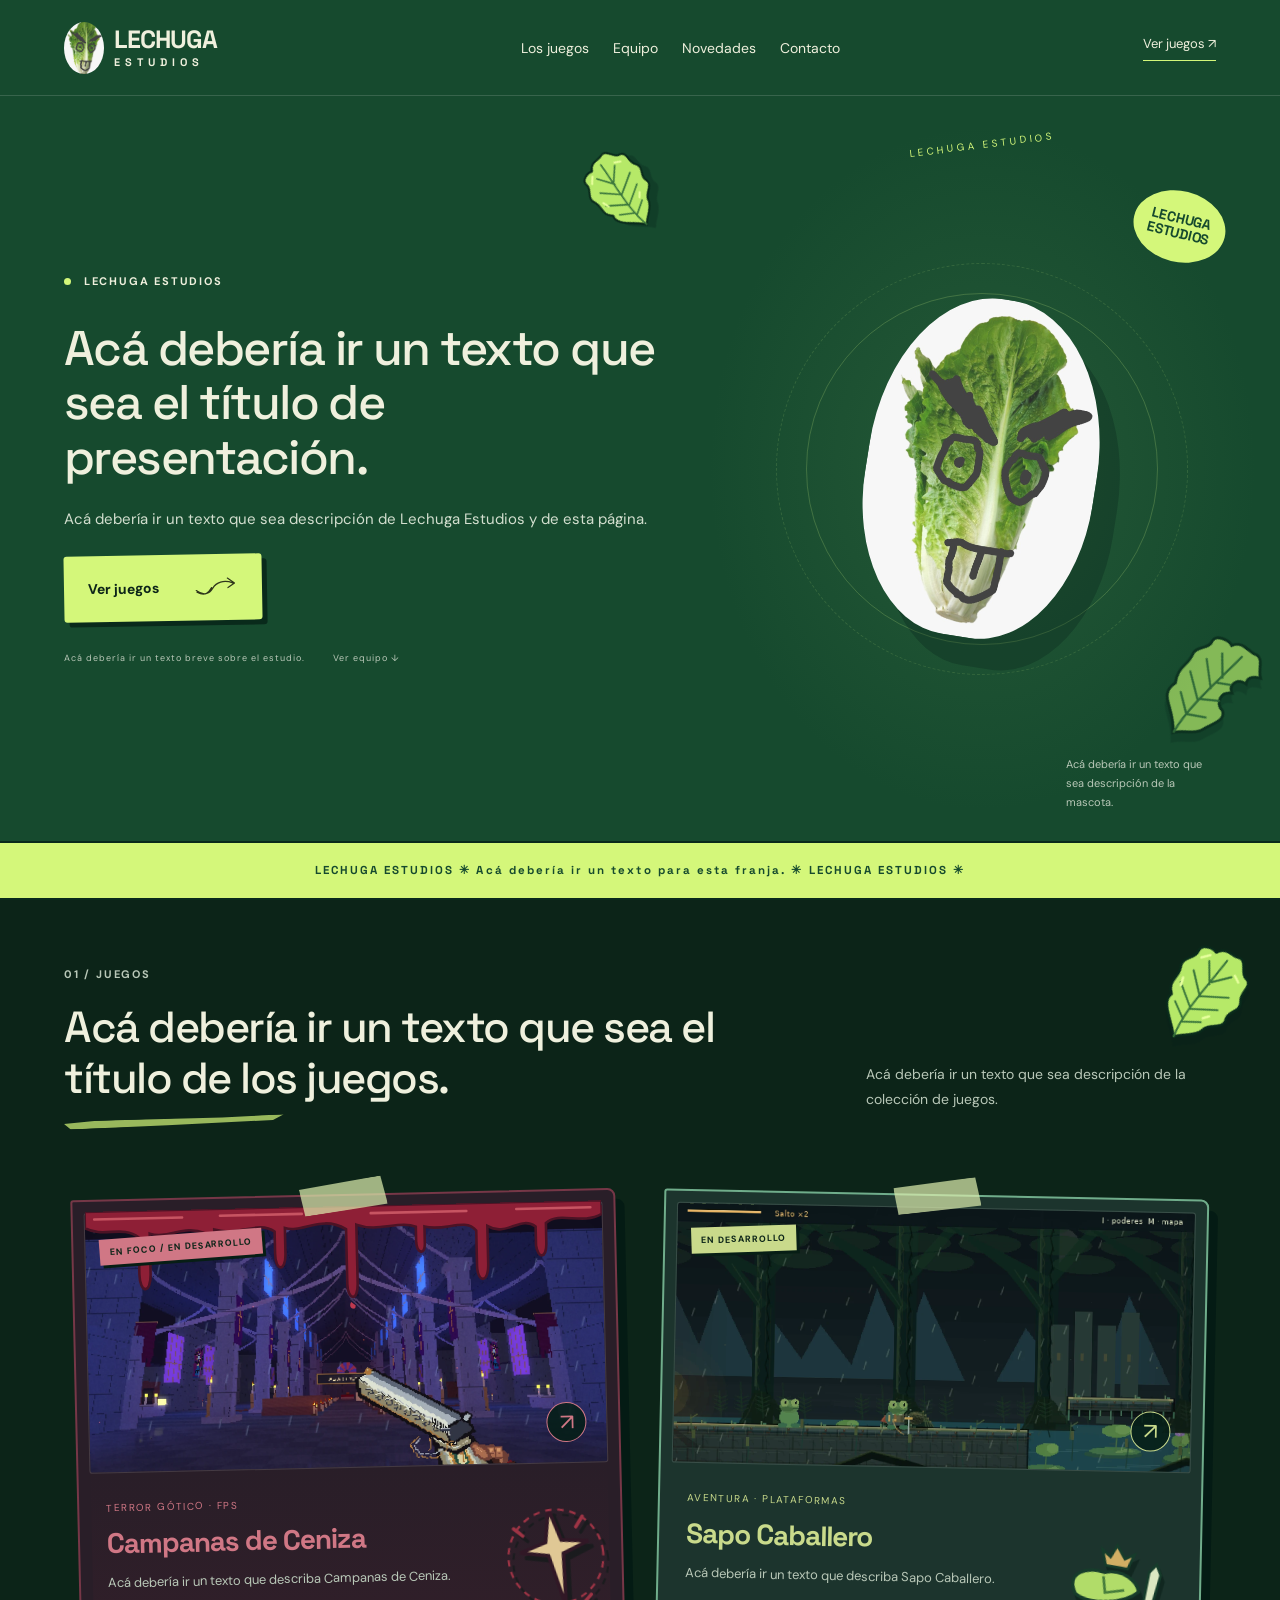
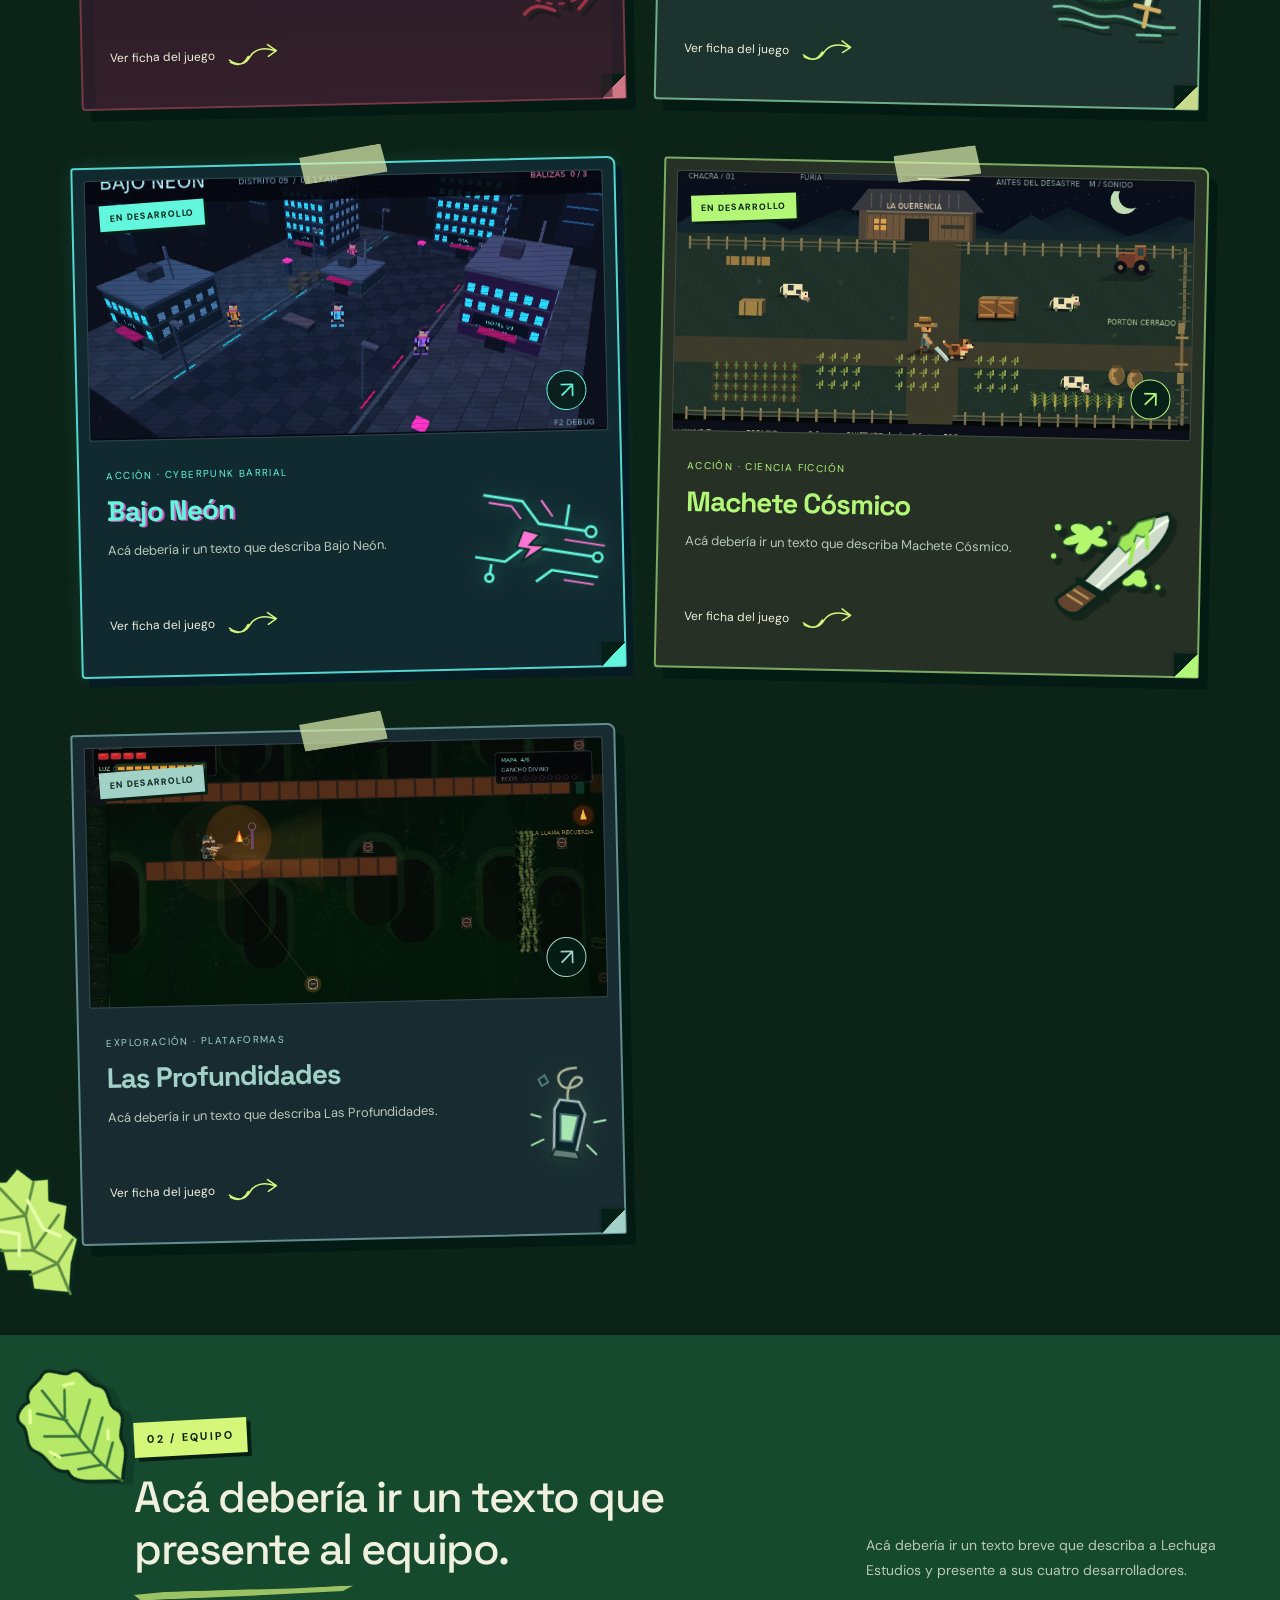
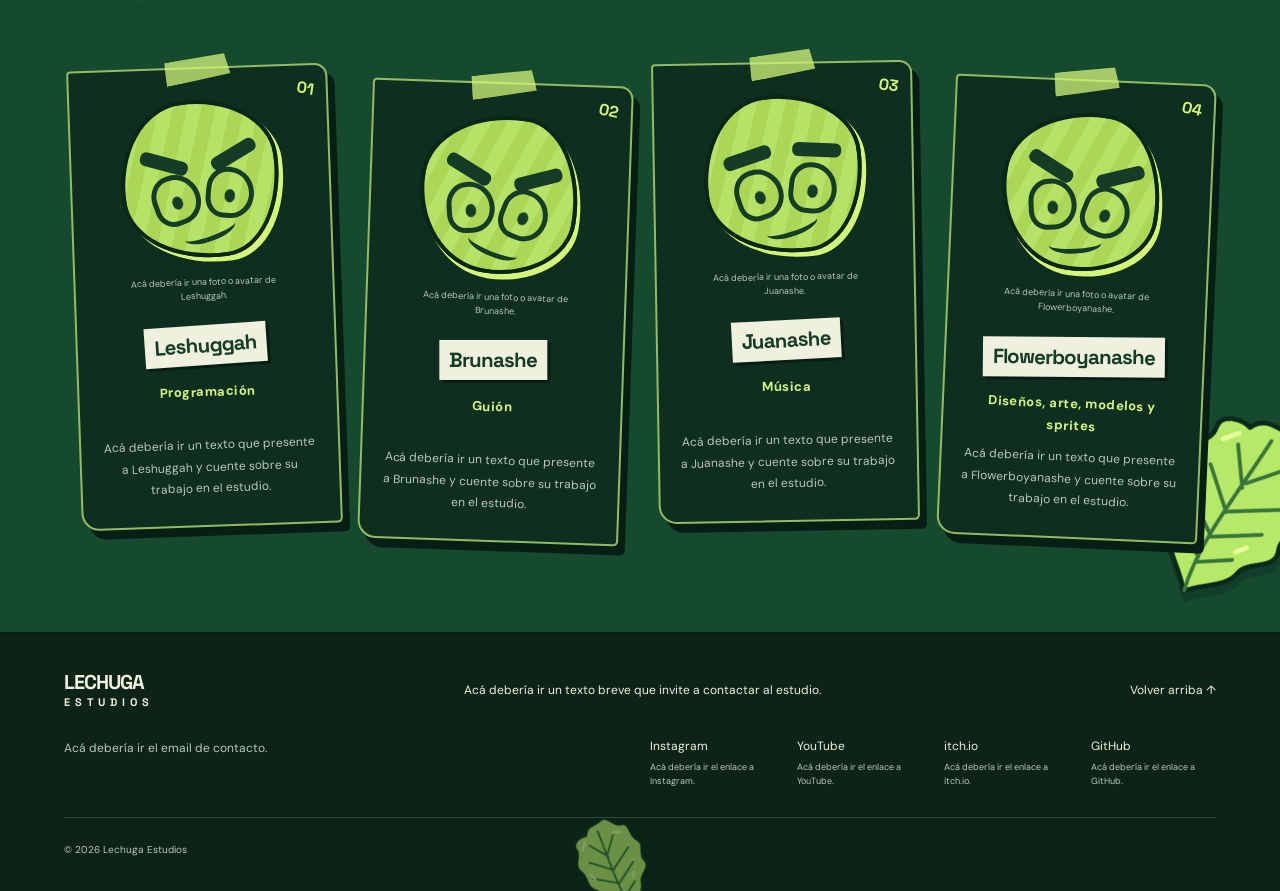
==== index.html @ 86be3266 "Initial commit" ====
<!doctype html>
<html lang="es"><head><meta charset="utf-8"><meta name="viewport" content="width=device-width,initial-scale=1"><meta name="theme-color" content="#164a2e"><meta name="description" content="Acá debería ir un texto que sea descripción de la página de Lechuga Estudios."><title>Lechuga Estudios</title><link rel="icon" href="assets/mascota.png"><link rel="stylesheet" href="style.css"><link rel="stylesheet" href="responsive.css"><link rel="stylesheet" href="rebel.css"><link rel="stylesheet" href="posters.css"></head>
<body><header><a class="brand" href="#inicio"><img src="assets/mascota.png" alt="Mascota de Lechuga Estudios"><span>LECHUGA<small>ESTUDIOS</small></span></a><nav aria-label="Navegación principal"><a href="#juegos">Los juegos</a><a href="#equipo">Equipo</a><a href="novedades.html">Novedades</a><a href="#contacto">Contacto</a></nav><a class="nav-cta" href="#juegos">Ver juegos ↗</a></header>
<main><section id="inicio" class="hero leaf-scene"><img class="lettuce-leaf leaf-hero-one" src="assets/hojita.svg" alt="" aria-hidden="true"><img class="lettuce-leaf leaf-hero-two" src="assets/hojita-mordida.svg" alt="" aria-hidden="true"><div class="hero-copy"><p class="eyebrow"><span class="dot"></span> LECHUGA ESTUDIOS</p><h1>Acá debería ir un texto que sea el título de presentación.</h1><p class="intro">Acá debería ir un texto que sea descripción de Lechuga Estudios y de esta página.</p><a class="button" href="#juegos">Ver juegos <img class="scribble-arrow" src="assets/flecha-garabato.svg" alt="" aria-hidden="true"></a><div class="hero-foot"><span>Acá debería ir un texto breve sobre el estudio.</span><a href="#equipo">Ver equipo ↓</a></div></div><div class="hero-art mascot-play"><div class="orbit-text">LECHUGA ESTUDIOS</div><img class="mascot" src="assets/mascota.png" alt="La lechuga con cara traviesa que identifica al estudio"><span class="sticker">LECHUGA<br>ESTUDIOS</span><span class="art-caption">Acá debería ir un texto que sea descripción de la mascota.</span></div></section>
<div class="ticker" aria-hidden="true"><span>LECHUGA ESTUDIOS ✳ Acá debería ir un texto para esta franja. ✳ LECHUGA ESTUDIOS ✳</span></div>
<section id="juegos" class="section leaf-scene"><img class="lettuce-leaf leaf-games-one" src="assets/hojita.svg" alt="" aria-hidden="true"><img class="lettuce-leaf leaf-games-two" src="assets/hojita-arrugada.svg" alt="" aria-hidden="true"><div class="section-heading"><div><p class="eyebrow">01 / JUEGOS</p><h2>Acá debería ir un texto que sea el título de los juegos.</h2></div><p>Acá debería ir un texto que sea descripción de la colección de juegos.</p></div><div id="game-grid" class="game-grid"></div></section>




<section id="equipo" class="section team-section leaf-scene" aria-labelledby="team-title"><img class="lettuce-leaf leaf-team-one" src="assets/hojita.svg" alt="" aria-hidden="true"><img class="lettuce-leaf leaf-team-two" src="assets/hojita.svg" alt="" aria-hidden="true">
<div class="section-heading"><div><p class="eyebrow">02 / EQUIPO</p><h2 id="team-title">Acá debería ir un texto que presente al equipo.</h2></div><p>Acá debería ir un texto breve que describa a Lechuga Estudios y presente a sus cuatro desarrolladores.</p></div>
<div class="team-grid"><article class="team-member">
  <span class="team-number" aria-hidden="true">01</span><div class="team-avatar" role="img" aria-label="Espacio para la foto o avatar de Leshuggah"><span class="avatar-doodle" aria-hidden="true"><i class="doodle-brow"></i><i class="doodle-brow second"></i><i class="doodle-mouth"></i></span></div>
  <p class="team-photo-note">Acá debería ir una foto o avatar de Leshuggah.</p>
  <h3>Leshuggah</h3>
  <p class="team-role">Programación</p>
  <p class="team-bio">Acá debería ir un texto que presente a Leshuggah y cuente sobre su trabajo en el estudio.</p>
</article>
<article class="team-member">
  <span class="team-number" aria-hidden="true">02</span><div class="team-avatar" role="img" aria-label="Espacio para la foto o avatar de Brunashe"><span class="avatar-doodle" aria-hidden="true"><i class="doodle-brow"></i><i class="doodle-brow second"></i><i class="doodle-mouth"></i></span></div>
  <p class="team-photo-note">Acá debería ir una foto o avatar de Brunashe.</p>
  <h3>Brunashe</h3>
  <p class="team-role">Guión</p>
  <p class="team-bio">Acá debería ir un texto que presente a Brunashe y cuente sobre su trabajo en el estudio.</p>
</article>
<article class="team-member">
  <span class="team-number" aria-hidden="true">03</span><div class="team-avatar" role="img" aria-label="Espacio para la foto o avatar de Juanashe"><span class="avatar-doodle" aria-hidden="true"><i class="doodle-brow"></i><i class="doodle-brow second"></i><i class="doodle-mouth"></i></span></div>
  <p class="team-photo-note">Acá debería ir una foto o avatar de Juanashe.</p>
  <h3>Juanashe</h3>
  <p class="team-role">Música</p>
  <p class="team-bio">Acá debería ir un texto que presente a Juanashe y cuente sobre su trabajo en el estudio.</p>
</article>
<article class="team-member">
  <span class="team-number" aria-hidden="true">04</span><div class="team-avatar" role="img" aria-label="Espacio para la foto o avatar de Flowerboyanashe"><span class="avatar-doodle" aria-hidden="true"><i class="doodle-brow"></i><i class="doodle-brow second"></i><i class="doodle-mouth"></i></span></div>
  <p class="team-photo-note">Acá debería ir una foto o avatar de Flowerboyanashe.</p>
  <h3>Flowerboyanashe</h3>
  <p class="team-role">Diseños, arte, modelos y sprites</p>
  <p class="team-bio">Acá debería ir un texto que presente a Flowerboyanashe y cuente sobre su trabajo en el estudio.</p>
</article></div>
</section></main>
<footer id="contacto" class="compact-footer leaf-scene"><img class="lettuce-leaf leaf-footer" src="assets/hojita.svg" alt="" aria-hidden="true"><div class="footer-top"><a class="brand" href="#inicio">LECHUGA<small>ESTUDIOS</small></a><p>Acá debería ir un texto breve que invite a contactar al estudio.</p><a href="#inicio">Volver arriba ↑</a></div><div class="footer-contact"><div id="email-slot"></div><div id="socials" class="footer-socials"></div></div><small>© <span id="year"></span> Lechuga Estudios</small></footer>
<script src="games.js"></script><script src="content.js"></script><script src="app.js"></script></body></html>
---- style.css ----
@import url('https://fonts.googleapis.com/css2?family=DM+Sans:wght@400;500;600;700&family=Space+Grotesk:wght@400;500;600;700&display=swap');
:root{--dark:#0c2418;--green:#164a2e;--lime:#d4f77a;--cream:#eff0dd;--muted:#b9c8b8}*{box-sizing:border-box}html{scroll-behavior:smooth;scroll-padding-top:95px}body{margin:0;background:var(--dark);color:var(--cream);font-family:'DM Sans',sans-serif}a{color:inherit;text-decoration:none}button{font:inherit;cursor:pointer}button,a{-webkit-tap-highlight-color:transparent}a:focus-visible,button:focus-visible{outline:3px solid var(--lime);outline-offset:5px}header{height:96px;display:flex;align-items:center;justify-content:space-between;padding:0 5%;border-bottom:1px solid #ffffff25;background:var(--green)}.brand{font-family:'Space Grotesk',sans-serif;font-size:25px;font-weight:700;line-height:1;display:flex;align-items:center;gap:10px;letter-spacing:-1px}.brand img{width:40px;height:52px;object-fit:cover;border-radius:50%}.brand small{display:block;font-size:11px;letter-spacing:5px;margin-top:5px}.brand span{display:block}nav{display:flex;gap:32px;font-size:14px}nav a:hover,.text-link:hover{color:var(--lime)}.nav-cta{font-size:13px;border-bottom:1px solid var(--lime);padding-bottom:8px}.hero{display:grid;grid-template-columns:1.15fr 1fr;min-height:660px;background:var(--green);overflow:hidden}.hero-copy{padding:70px 0 40px 9%}.eyebrow{font-size:11px;letter-spacing:1.8px;font-weight:700;margin:0 0 30px;line-height:1.7}.dot{display:inline-block;width:7px;height:7px;background:var(--lime);border-radius:50%;margin-right:8px}h1,h2,h3{font-family:'Space Grotesk',sans-serif;font-weight:500;margin:0;letter-spacing:-4px}h1{font-size:clamp(58px,6.2vw,94px);line-height:1.04}em{color:var(--lime);font-style:normal}.intro{color:#d3dfcf;line-height:1.8;font-size:17px;margin:30px 0}.button{display:inline-flex;align-items:center;gap:35px;padding:18px 24px;background:var(--lime);color:var(--dark);border:0;border-radius:3px;font-weight:700;font-size:14px}.button:hover{background:#e4ffa6}.button span{font-size:24px;line-height:1}.hero-foot{margin-top:64px;display:flex;gap:28px;font-size:9px;letter-spacing:1px;color:var(--muted)}.hero-art{position:relative;display:flex;align-items:center;justify-content:center;background:radial-gradient(ellipse at center,#43774855,transparent 65%)}.hero-art:before{content:'';position:absolute;width:470px;height:470px;border:1px solid #c8ed8138;border-radius:50%}.hero-art:after{content:'';position:absolute;width:540px;height:540px;border:1px dashed #c8ed8125;border-radius:50%;pointer-events:none}.mascot{width:290px;height:430px;object-fit:cover;border-radius:48% 48% 44% 44%;transform:rotate(9deg);box-shadow:25px 28px 0 #061c1844}.orbit-text{position:absolute;top:66px;font-size:10px;letter-spacing:3px;color:var(--lime);transform:rotate(-7deg)}.sticker{position:absolute;right:9%;top:145px;background:var(--lime);color:var(--green);font-family:'Space Grotesk',sans-serif;font-size:18px;font-weight:700;text-align:center;line-height:1.1;padding:24px 16px;border-radius:50%;transform:rotate(14deg)}.art-caption{position:absolute;right:9%;bottom:42px;font-size:11px;line-height:1.7;color:var(--muted)}.ticker{background:var(--lime);color:var(--green);padding:17px 0;overflow:hidden;white-space:nowrap;font:700 15px 'Space Grotesk',sans-serif;letter-spacing:3px}.ticker span{display:block;text-align:center}.section{padding:95px 5%}.section-heading{display:flex;justify-content:space-between;align-items:flex-end;margin-bottom:48px}.section-heading .eyebrow{color:var(--muted);margin-bottom:18px}h2{font-size:clamp(42px,4.5vw,64px);line-height:1.05;letter-spacing:-2.8px}.section-heading>p{font-size:14px;line-height:1.8;color:var(--muted);max-width:350px}.game-grid{display:grid;grid-template-columns:repeat(2,1fr);gap:50px 28px}.game-card:first-child{grid-column:1/-1;display:grid;grid-template-columns:1.55fr 1fr;background:#153c27}.game-card:first-child .game-info{padding:45px;display:flex;flex-direction:column;justify-content:center}.game-cover{position:relative;display:block;overflow:hidden;width:100%;padding:0;border:0;background:#16291d;color:white;text-align:left}.game-cover img{width:100%;aspect-ratio:16/9;object-fit:cover;display:block;transition:transform .5s}.game-cover:hover img{transform:scale(1.035)}.image-label{position:absolute;left:20px;top:20px;background:#081b15dd;padding:7px 10px;letter-spacing:1px;font-size:9px}.image-arrow{position:absolute;right:20px;bottom:20px;border:1px solid #ffffff80;border-radius:50%;width:40px;height:40px;display:grid;place-items:center;background:#0c241880;font-size:23px}.game-info{padding-top:24px}.genre{color:var(--lime);font-size:10px;letter-spacing:1.4px;text-transform:uppercase}.game-info h3{font-size:34px;letter-spacing:-1px;margin:12px 0}.game-info p{font-size:14px;line-height:1.8;color:var(--muted);max-width:500px}.open-game{background:none;color:var(--cream);padding:13px 0;border:0;border-bottom:1px solid #668168;font-size:12px;align-self:flex-start}.open-game:hover{color:var(--lime)}.gallery-section{background:#153c27}.filters{display:flex;gap:9px;flex-wrap:wrap}.filters button{border:1px solid #678569;background:none;color:var(--cream);border-radius:30px;padding:11px 18px;font-size:12px}.filters button.active{background:var(--lime);border-color:var(--lime);color:var(--dark)}.gallery-count{font-size:11px;color:var(--muted);margin:24px 0}.shots{display:grid;grid-template-columns:repeat(3,1fr);gap:24px}.shot{background:transparent;border:0;padding:0;color:var(--cream);text-align:left}.shot img{width:100%;aspect-ratio:16/9;object-fit:cover;display:block;transition:filter .2s}.shot:hover img{filter:brightness(1.15)}.shot span{display:block;font-size:13px;padding:12px 0 5px}.shot small{color:var(--muted);font-size:10px}.secondary{margin:40px auto 0;display:flex;background:transparent;color:var(--cream);border:1px solid #6b8c70}.secondary:hover{color:var(--dark)}[hidden]{display:none!important}.studio{display:grid;grid-template-columns:1.5fr 1fr;gap:70px;background:var(--cream);color:var(--green)}.studio em{color:#4b791b}.studio p:not(.eyebrow){max-width:540px;line-height:1.85;font-size:15px}.text-link{display:inline-block;border-bottom:1px solid #557b37;padding:16px 0;font-size:13px}.studio-mark{display:flex;flex-direction:column;align-items:center;justify-content:center;text-align:center}.studio-mark img{height:160px;width:110px;object-fit:cover;mix-blend-mode:multiply;transform:rotate(-10deg)}.studio-mark strong{font-family:'Space Grotesk',sans-serif;font-size:42px;line-height:.95;letter-spacing:-2px;margin:15px 0}.studio-mark span{font-size:11px;letter-spacing:1px}footer{padding:45px 5%;display:flex;align-items:center;justify-content:space-between;gap:25px;flex-wrap:wrap}footer .brand{display:block;font-size:20px}footer p,footer>a:not(.brand){font-size:12px}footer>small{width:100%;font-size:10px;color:var(--muted);border-top:1px solid #ffffff25;padding-top:25px}dialog{width:min(1200px,95vw);max-height:94vh;border:1px solid #728d60;padding:24px;background:var(--dark);color:var(--cream)}dialog::backdrop{background:#021008ee;backdrop-filter:blur(10px)}.viewer-top,.viewer-bottom{display:flex;justify-content:space-between;align-items:center;gap:15px}.viewer-top p{font-size:10px;color:var(--lime);text-transform:uppercase;letter-spacing:1px;margin:0 0 6px}.viewer-top h3{font-size:24px;letter-spacing:-.5px}.viewer-top button,.viewer-image button{border:1px solid #62805c;background:var(--dark);color:var(--cream);width:40px;height:40px;flex-shrink:0;font-size:20px}.viewer-image{display:flex;align-items:center;gap:16px;margin:25px 0}.viewer-image img{width:calc(100% - 112px);max-height:68vh;object-fit:contain}.viewer-bottom{font-size:11px;color:var(--muted)}body.modal-open{overflow:hidden}@media(min-width:1600px){main,header,footer{max-width:1800px;margin:auto}}@media(max-width:800px){header{height:80px}.nav-cta{display:none}nav{gap:16px;font-size:12px}.brand{font-size:20px}.brand img{width:30px;height:40px}.hero{grid-template-columns:1fr}.hero-copy{padding:50px 6% 20px}h1{font-size:64px}.hero-foot{margin-top:35px}.hero-art{height:420px}.mascot{height:310px;width:210px}.hero-art:before{width:340px;height:340px}.hero-art:after{width:390px;height:390px}.orbit-text{top:25px;font-size:8px}.sticker{top:60px;right:16%;font-size:14px;padding:20px 14px}.art-caption{bottom:20px}.section{padding:60px 6%}.section-heading{display:block;margin-bottom:30px}.section-heading>p{margin-top:25px}.game-card:first-child{display:block}.game-card:first-child .game-info{padding:25px}.game-grid{gap:35px 20px}.game-info h3{font-size:26px}.shots{grid-template-columns:repeat(2,1fr);gap:20px 12px}.studio{grid-template-columns:1fr;gap:40px}.viewer-image{gap:5px}.viewer-image img{width:calc(100% - 80px)}.viewer-image button{width:35px}.viewer-bottom span:last-child{display:none}}@media(max-width:480px){h1{font-size:54px;letter-spacing:-3px}.hero-foot{font-size:8px;gap:14px}.hero-copy .eyebrow{font-size:9px}.game-grid{grid-template-columns:1fr}.shots{grid-template-columns:1fr}.filters button{padding:9px 12px;font-size:11px}nav{gap:12px}.brand small{font-size:9px;letter-spacing:3px}.intro{font-size:15px}dialog{padding:14px}.studio-mark strong{font-size:36px}}@media(prefers-reduced-motion:reduce){html{scroll-behavior:auto}*{transition:none!important}}
/* Fichas de juegos y nuevas secciones */
.section-heading>div{max-width:65%}.section-heading h2{font-size:clamp(32px,3.4vw,50px);line-height:1.16}.hero h1{font-size:clamp(40px,4.6vw,68px);max-width:740px}.hero-foot{max-width:90%;line-height:1.6}.art-caption{max-width:170px}.studio h2{font-size:clamp(32px,3.5vw,48px);line-height:1.18}header nav{gap:22px}.video-grid{display:grid;grid-template-columns:repeat(3,minmax(0,1fr));gap:32px 24px}.video-placeholder{aspect-ratio:16/9;display:flex;flex-direction:column;justify-content:center;align-items:center;gap:16px;padding:25px;text-align:center;background-size:cover;background-position:center;border:1px solid #73956a50;color:var(--muted);font-size:12px}.play-mark{font-size:42px;border:1px solid #9fc38480;border-radius:50%;width:70px;height:70px;display:grid;place-items:center;color:var(--lime);padding-left:5px}.video-card h3{font-size:23px;letter-spacing:-.7px;margin-top:18px}.video-card>p{color:var(--muted);font-size:13px;line-height:1.8}.news-section{background:#153c27}.news-grid{display:grid;grid-template-columns:repeat(3,minmax(0,1fr));gap:24px}.news-card{border:1px solid #68826555}.news-card>img{width:100%;aspect-ratio:16/9;object-fit:cover;display:block}.news-card>div{padding:25px}.news-card h3{font-size:24px;letter-spacing:-.7px;line-height:1.3;margin:14px 0}.news-card p{font-size:13px;line-height:1.8;color:var(--muted)}details{border-top:1px solid #67856966;padding-top:16px;font-size:12px}summary{cursor:pointer;color:var(--lime)}.process-grid{display:grid;grid-template-columns:repeat(3,minmax(0,1fr));gap:24px}.process-card{background:#153c27;border:1px solid #73956a50;color:var(--cream);padding:0;text-align:left}.process-card img{width:100%;height:240px;object-fit:contain;background:#0b2018;display:block}.process-card span{display:block;margin:18px 20px 10px;font-size:13px;line-height:1.7}.process-card small{display:block;margin:0 20px 20px;color:var(--lime);font-size:10px}.sketch-placeholder{margin-top:28px;border:1px dashed #78996b;padding:25px;display:flex;align-items:center;gap:25px;color:var(--muted);font-size:13px}.sketch-placeholder>span{font-size:40px;color:var(--lime)}.contact-section{background:var(--green)}.contact-layout{display:grid;grid-template-columns:1fr 1fr;gap:60px}.contact-card{padding:30px;border:1px solid #77996b}.contact-card p{line-height:1.8;font-size:15px}.pending{font-size:12px;color:var(--muted);display:block;line-height:1.8}.social-row{display:flex;align-items:center;justify-content:space-between;gap:25px;padding:22px 0;border-bottom:1px solid #89a78066}.social-row>span{font-family:'Space Grotesk',sans-serif;font-size:22px}.social-row small{color:var(--muted);font-size:11px;max-width:220px;line-height:1.6}.game-hero{background:var(--green);padding-top:40px}.back-link{display:inline-block;margin-bottom:50px;color:var(--muted);font-size:13px}.game-hero h1{font-size:clamp(42px,7vw,90px)}.game-hero .intro{max-width:680px}.detail-cover{width:100%;max-height:650px;object-fit:cover;display:block;margin-top:45px;aspect-ratio:16/9}.game-about{display:grid;grid-template-columns:1.5fr 1fr;gap:70px}.game-about h2{font-size:clamp(32px,4vw,52px);line-height:1.15}.game-about p{color:var(--muted);font-size:15px;line-height:1.9}.status-panel{padding:30px;border:1px solid #68826566;align-self:start}.big-video{max-width:1000px;margin:auto;font-size:15px}.game-video{display:block;width:100%;max-width:1000px;margin:auto}.demo-section{display:grid;grid-template-columns:1.5fr 1fr;gap:50px;background:#153c27}.demo-section h2{font-size:clamp(32px,4vw,52px);line-height:1.15}.demo-section p{font-size:14px;line-height:1.8;color:var(--muted)}.demo-panel{border:1px solid #68826566;padding:30px;align-self:center}.button:disabled{background:#466142;color:#bccbb5;cursor:default}.other-games{display:grid;grid-template-columns:repeat(4,minmax(0,1fr));gap:22px}.other-card img{width:100%;aspect-ratio:16/9;object-fit:cover;display:block}.other-card h3{font-size:21px;letter-spacing:-.6px;margin:16px 0 8px}.other-card span{font-size:10px;color:var(--muted)}@media(max-width:1000px){header nav{gap:14px;font-size:12px}.nav-cta{display:none}.video-grid{grid-template-columns:repeat(2,minmax(0,1fr))}.news-grid{grid-template-columns:1fr}.news-card{display:grid;grid-template-columns:1fr 1fr}.news-card>img{height:100%}.other-games{grid-template-columns:repeat(2,minmax(0,1fr))}}@media(max-width:800px){.section-heading>div{max-width:100%}.hero h1{font-size:48px;letter-spacing:-2px}.game-about,.demo-section,.contact-layout{grid-template-columns:1fr;gap:35px}.process-grid{grid-template-columns:1fr}.process-card img{height:280px}.process-card span{font-size:14px}.game-hero h1{letter-spacing:-2px}.section-heading h2{font-size:38px}.contact-layout{gap:25px}header{height:auto;min-height:80px;flex-wrap:wrap;padding-top:15px;padding-bottom:15px;gap:18px}header nav{flex-wrap:wrap;justify-content:center}.news-card{display:block}.news-card>img{height:auto}.hero-art{height:440px}.art-caption{max-width:140px}}@media(max-width:480px){header nav{width:100%;justify-content:space-between;font-size:11px;gap:8px}.video-grid{grid-template-columns:1fr}.section-heading h2{font-size:32px}.hero h1{font-size:40px}.other-games{grid-template-columns:1fr}.social-row{gap:15px}.social-row>span{font-size:19px}.social-row small{max-width:150px}.game-hero{padding-top:30px}.game-hero h1{font-size:46px}.hero-foot{flex-wrap:wrap}.contact-card,.demo-panel{padding:23px}}

/* Equipo: retratos circulares, nombre y rol, como en Cacique Pelayo. */
.team-section{background:#153c27}
.team-grid{display:grid;grid-template-columns:repeat(4,minmax(0,1fr));gap:30px}
.team-member{text-align:center;padding:12px 0}
.team-avatar{width:180px;height:180px;margin:0 auto 16px;border-radius:50%;border:4px solid var(--lime);box-shadow:0 16px 34px #06150e55;background:radial-gradient(circle at 50% 36%,#cfe1bb 0 18%,transparent 18.6%),radial-gradient(ellipse at 50% 102%,#cfe1bb 0 36%,transparent 36.6%),linear-gradient(135deg,#226c42,#103b29);overflow:hidden}
.team-avatar img{display:block;width:100%;height:100%;object-fit:cover}
.team-photo-note{font-size:10px;line-height:1.6;color:var(--muted);max-width:210px;min-height:32px;margin:0 auto 20px}
.team-member h3{font-size:clamp(20px,2vw,27px);letter-spacing:-.8px;overflow-wrap:anywhere}
.team-role{font-size:13px;line-height:1.7;color:var(--lime);margin:12px 0;min-height:44px}
.team-bio{font-size:12px;line-height:1.8;color:var(--muted);max-width:245px;margin:0 auto}
@media(max-width:1100px){header nav{gap:14px;font-size:12px}.nav-cta{display:none}.team-grid{gap:24px}.team-avatar{width:155px;height:155px}}
@media(max-width:800px){.team-grid{grid-template-columns:repeat(2,minmax(0,1fr));gap:40px 24px}.team-avatar{width:180px;height:180px}.team-member h3{font-size:25px}header nav{flex-wrap:wrap;row-gap:12px}}
@media(max-width:480px){.team-grid{grid-template-columns:1fr;gap:40px}.team-avatar{width:190px;height:190px}.team-role{min-height:0}.team-photo-note{min-height:0}.team-bio{max-width:280px}header nav{justify-content:center;column-gap:17px;row-gap:12px}}

/* Portada compacta; contenido de cada juego dentro de su ficha. */
.hero{min-height:470px}.hero-copy{padding-top:45px;padding-bottom:30px}.hero h1{font-size:clamp(36px,3.8vw,56px)}.hero .intro{margin:22px 0;font-size:15px}.hero-foot{margin-top:30px}.hero-art .mascot{width:220px;height:325px}.hero-art:before{width:350px;height:350px}.hero-art:after{width:410px;height:410px}.hero-art .orbit-text{top:42px}.hero-art .sticker{top:95px;font-size:14px;padding:20px 15px}.hero-art .art-caption{bottom:30px}.section{padding-top:65px;padding-bottom:65px}.game-grid{gap:35px 24px}.game-card:first-child{grid-column:auto;display:block;background:transparent}.game-card:first-child .game-info{padding:20px 0 0;display:block}.game-info h3{font-size:28px}.game-info p{font-size:13px;margin:12px 0}.game-cover img{aspect-ratio:2/1}.game-card:last-child{max-width:100%}.compact-footer{display:block;padding:35px 5%}.footer-top{display:flex;justify-content:space-between;align-items:center;gap:25px}.footer-top p,.footer-top>a:last-child{font-size:12px}.footer-contact{display:flex;justify-content:space-between;gap:30px;margin:28px 0}.footer-socials{display:flex;gap:22px;flex-wrap:wrap}.footer-social{font-size:12px}.footer-social span{display:block;color:var(--cream);margin-bottom:6px}.footer-social small{color:var(--muted);font-size:9px;display:block;max-width:125px;line-height:1.6}.compact-footer>small{display:block}.news-section h1{font-size:clamp(36px,4vw,56px);line-height:1.15;letter-spacing:-2px}@media(max-width:800px){.hero-art{height:330px}.hero-art .mascot{width:175px;height:260px}.hero-art:before{width:270px;height:270px}.hero-art:after{width:310px;height:310px}.hero-art .orbit-text{top:10px;font-size:7px}.hero-art .sticker{top:45px}.hero-art .art-caption{bottom:15px}.section{padding-top:45px;padding-bottom:45px}.footer-top,.footer-contact{flex-wrap:wrap}.footer-socials{gap:20px}.hero-copy{padding-top:35px}}@media(max-width:480px){.hero h1{font-size:36px}.hero-foot{margin-top:22px}.game-grid{gap:30px}.footer-top{align-items:flex-start}.footer-top p{max-width:180px}.footer-contact{gap:25px}.footer-socials{display:grid;grid-template-columns:repeat(2,1fr);width:100%}}
---- responsive.css ----
/* Full-width surfaces with fluid content spacing on every page. */
:root{--page-space:clamp(16px,5vw,100px)}
html,body{width:100%;min-width:0}
body{overflow-wrap:break-word}
main,header,footer{width:100%;max-width:none;margin:0}
main{display:block}
header{padding-inline:var(--page-space);gap:24px;height:auto;min-height:96px;padding-block:20px;flex-wrap:wrap}
header nav{flex-wrap:wrap;justify-content:center;gap:14px 24px;min-width:0}
header .brand{flex-shrink:0}
header nav a{min-height:36px;display:inline-flex;align-items:center}
.section,footer,.compact-footer{padding-inline:var(--page-space)}
.hero{width:100%;grid-template-columns:minmax(0,1.15fr) minmax(0,1fr)}
.hero-copy{padding-left:var(--page-space);padding-right:24px;min-width:0}
.hero h1{font-size:clamp(32px,3.8vw,64px);line-height:1.12;letter-spacing:clamp(-2.5px,-.12vw,-1px)}
.hero-art{min-width:0;min-height:440px}
.hero-art .art-caption{right:var(--page-space);max-width:150px}
.hero-foot{flex-wrap:wrap;max-width:100%;gap:16px 28px}
.ticker{white-space:normal;padding-inline:16px;line-height:1.8;font-size:clamp(10px,.9vw,15px);letter-spacing:clamp(1px,.16vw,3px)}
.ticker span{overflow-wrap:anywhere}
.section-heading{gap:24px}
.section-heading>div{min-width:0;max-width:65%}
.section-heading h2,.studio h2,.game-about h2,.demo-section h2{font-size:clamp(28px,3.4vw,50px);line-height:1.18;letter-spacing:-1.5px}
.section-heading>p{min-width:0}
.game-grid{grid-template-columns:repeat(2,minmax(0,1fr))}
.game-card,.game-info,.team-member,.status-panel,.demo-panel,.news-card,.news-card>div,.other-card{min-width:0}
.team-grid{grid-template-columns:repeat(4,minmax(0,1fr))}
.team-avatar{max-width:100%;aspect-ratio:1;height:auto}
.shots{grid-template-columns:repeat(3,minmax(0,1fr))}
.footer-top,.footer-contact{min-width:0;flex-wrap:wrap}
.footer-socials{min-width:0;flex-wrap:wrap}
.footer-social{min-width:0}
.footer-social small{overflow-wrap:anywhere}
.button{max-width:100%;min-height:44px;white-space:normal;text-align:center;justify-content:center}
.game-hero h1{font-size:clamp(34px,6vw,90px);line-height:1.12;letter-spacing:-2px;overflow-wrap:anywhere}
.game-about,.demo-section{grid-template-columns:minmax(0,1.5fr) minmax(0,1fr)}
.detail-cover{height:auto}
.news-section h1{font-size:clamp(30px,4vw,56px);line-height:1.2;letter-spacing:-1.5px}
.news-grid{grid-template-columns:repeat(3,minmax(0,1fr))}
.news-card{display:block}
.news-card>img{height:auto}
.other-games{grid-template-columns:repeat(4,minmax(0,1fr))}
.sketch-placeholder{min-width:0}
.sketch-placeholder>span{flex-shrink:0}
dialog{width:calc(100% - 24px);max-width:1200px;max-height:calc(100dvh - 24px);padding:clamp(12px,2vw,24px);overflow:auto}
.viewer-top{align-items:flex-start}
.viewer-top>div{min-width:0}
.viewer-top h3{font-size:clamp(18px,2vw,24px);overflow-wrap:anywhere}
.viewer-top button,.viewer-image button{min-width:44px;min-height:44px}
.viewer-image{display:grid;grid-template-columns:44px minmax(0,1fr) 44px;gap:10px}
.viewer-image img{width:100%;max-height:65dvh;min-width:0}
.viewer-bottom{flex-wrap:wrap;line-height:1.6}
@media(min-width:2200px){.game-grid{grid-template-columns:repeat(3,minmax(0,1fr))}.hero-copy{padding-block:65px}.hero-art{min-height:530px}}
@media(max-width:1100px){header .nav-cta{display:none}.team-grid{grid-template-columns:repeat(2,minmax(0,1fr))}.team-avatar{width:180px}.news-grid{grid-template-columns:1fr}.news-card{display:grid;grid-template-columns:minmax(0,1fr) minmax(0,1fr)}.news-card>img{height:100%;object-fit:cover}.other-games{grid-template-columns:repeat(2,minmax(0,1fr))}.hero-art .sticker{right:6%}.hero-art .art-caption{right:6%;bottom:12px}}
@media(max-width:800px){header{min-height:80px;justify-content:space-between}.hero{grid-template-columns:minmax(0,1fr)}.hero-copy{padding:35px var(--page-space) 20px}.hero-art{height:330px;min-height:330px}.hero-art .art-caption{right:var(--page-space);bottom:12px;max-width:125px;font-size:10px}.hero h1{font-size:clamp(32px,6vw,48px)}.hero-art .orbit-text{top:14px}.section-heading{display:block}.section-heading>div{max-width:100%}.game-about,.demo-section{grid-template-columns:minmax(0,1fr);gap:30px}.shots{grid-template-columns:repeat(2,minmax(0,1fr))}.footer-contact{display:block}.footer-socials{display:flex;gap:22px;margin-top:24px}.footer-top{align-items:flex-start}.footer-top p{max-width:300px}.process-grid{grid-template-columns:minmax(0,1fr)}.game-hero h1{font-size:clamp(34px,7vw,56px)}}
@media(max-width:600px){header{justify-content:center;gap:12px;padding-block:16px}header nav{width:100%;gap:6px 18px;font-size:12px}.game-grid{grid-template-columns:minmax(0,1fr)}.team-grid{gap:32px 18px}.team-avatar{width:140px}.team-member h3{font-size:21px}.news-card{display:block}.news-card>img{height:auto}.other-games{grid-template-columns:minmax(0,1fr)}.footer-socials{display:grid;grid-template-columns:repeat(2,minmax(0,1fr));gap:22px}.footer-social small{max-width:none}.viewer-image{grid-template-columns:1fr 1fr;gap:12px}.viewer-image img{grid-column:1/-1;grid-row:1;width:100%;max-height:60dvh}.viewer-image button{grid-row:2;justify-self:start}.viewer-image button:last-child{justify-self:end}.viewer-bottom span:last-child{display:none}.button{padding:15px 20px;gap:20px}.hero-art .sticker{right:10%;top:38px}.hero-art .art-caption{position:static;align-self:flex-end;max-width:200px;text-align:center;padding:0 12px 10px}.hero-art{display:grid;grid-template-columns:1fr;justify-items:center}.hero-art .mascot{grid-row:1;align-self:center}.hero-art .art-caption{grid-row:2}.hero-art:before,.hero-art:after{top:10px}.hero-foot{font-size:9px}.ticker{padding-block:12px}}
@media(max-width:380px){.team-grid{grid-template-columns:minmax(0,1fr)}.team-avatar{width:180px}.team-member h3{font-size:25px}.shots{grid-template-columns:minmax(0,1fr)}.hero-art .sticker{right:4%;font-size:11px;padding:14px 10px}.hero-art:after{width:280px;height:280px}.hero-art:before{width:245px;height:245px}.hero .intro{font-size:14px}.section-heading h2{font-size:28px}.hero h1{font-size:32px}.footer-top p{max-width:100%}}
@media(max-height:500px) and (orientation:landscape){dialog{max-height:calc(100dvh - 12px)}.viewer-image{margin-block:10px}.viewer-image img{max-height:48dvh}}

/* Header, hero and green strip fill the first screen together. */
.hero{min-height:calc(100vh - var(--home-header-height,96px) - var(--home-strip-height,60px));min-height:calc(100svh - var(--home-header-height,96px) - var(--home-strip-height,60px))}
.hero-copy{display:flex;flex-direction:column;justify-content:center;align-items:flex-start;padding-block:40px}
.hero-art{height:auto;min-height:0}
.hero-art .mascot{width:clamp(220px,18vw,340px);height:auto;aspect-ratio:220/325}
.hero-art:before{width:clamp(350px,25vw,480px);height:auto;aspect-ratio:1}
.hero-art:after{width:clamp(410px,29vw,560px);height:auto;aspect-ratio:1}
@media(max-width:800px){.hero{grid-template-rows:auto minmax(330px,1fr)}.hero-copy{padding-block:30px 20px}.hero-art{height:auto;min-height:330px}.hero-art .mascot{width:175px;height:260px}.hero-art:before{width:270px;height:270px}.hero-art:after{width:310px;height:310px}}
@media(max-width:380px){.hero-art:after{width:280px;height:280px}.hero-art:before{width:245px;height:245px}}
---- rebel.css ----
/* A scrappy lettuce identity: torn paper, marker faces and leafy margins. */
.leaf-scene{position:relative;isolation:isolate;overflow:hidden;overflow:clip}
.leaf-scene>*:not(.lettuce-leaf){position:relative;z-index:1}
.lettuce-leaf{position:absolute;z-index:0;width:clamp(50px,7vw,120px);height:auto;pointer-events:none;user-select:none;filter:drop-shadow(5px 7px 0 #041b1640)}
.leaf-hero-one{left:46%;top:7%;width:65px;transform:rotate(-38deg)}
.leaf-hero-two{right:2%;bottom:12%;transform:rotate(42deg);opacity:.75}
.leaf-games-one{right:3%;top:40px;transform:rotate(35deg);width:80px}
.leaf-games-two{left:-22px;bottom:20px;transform:rotate(-35deg);width:110px}
.leaf-team-one{left:2%;top:26px;transform:rotate(-42deg);width:105px}
.leaf-team-two{right:-25px;bottom:20px;transform:rotate(30deg);width:150px}
.leaf-footer{left:45%;bottom:-28px;transform:rotate(-25deg);width:75px;opacity:.55}
.team-section{background:#164a2e;padding-top:85px;padding-bottom:95px;border-top:3px solid #071e15;border-bottom:3px solid #071e15}
.team-section .section-heading{padding-left:70px}
.team-section .eyebrow{display:inline-block;padding:8px 13px;background:var(--lime);color:var(--dark);transform:rotate(-3deg);box-shadow:4px 4px 0 #071e15;letter-spacing:2px}
.team-grid{gap:30px;padding:22px 10px 10px}
.team-member{--tilt:-2deg;position:relative;padding:30px 18px 25px;background:#0e2e20;border:2px solid #92bc62;box-shadow:7px 9px 0 #071e15;transform:rotate(var(--tilt));border-radius:4px 13px 5px 18px}
.team-member:nth-child(2){--tilt:2deg;top:15px}
.team-member:nth-child(3){--tilt:-1deg;top:-5px}
.team-member:nth-child(4){--tilt:2.5deg;top:12px}
.team-member:before{content:'';position:absolute;top:-12px;left:calc(50% - 32px);width:65px;height:24px;background:#d4f77abd;transform:rotate(-9deg);clip-path:polygon(3% 0,96% 7%,100% 93%,0 100%);z-index:2}
.team-number{position:absolute;right:12px;top:12px;font:700 16px 'Space Grotesk',sans-serif;color:var(--lime);transform:rotate(10deg)}
.team-avatar{position:relative;width:160px;max-width:100%;height:auto;aspect-ratio:1;margin:0 auto 16px;border:4px solid #082719;border-radius:44% 56% 39% 61% / 58% 41% 59% 42%;background:repeating-linear-gradient(110deg,#acd756 0 14px,#b7e268 14px 28px);box-shadow:4px 5px 0 var(--lime);transform:rotate(-6deg);overflow:hidden}
.team-member:nth-child(even) .team-avatar{transform:rotate(7deg);border-radius:60% 40% 52% 48% / 44% 61% 39% 56%}
.avatar-doodle{position:absolute;inset:0}
.avatar-doodle:before,.avatar-doodle:after{content:'';position:absolute;top:45%;width:25%;height:27%;border:5px solid #143c26;border-radius:45% 55% 50% 40%;background:radial-gradient(ellipse at 50% 58%,#143c26 0 18%,transparent 21%);transform:rotate(-12deg)}
.avatar-doodle:before{left:17%}.avatar-doodle:after{right:16%;transform:rotate(13deg)}
.doodle-brow{position:absolute;top:32%;width:32%;height:9%;background:#143c26;border-radius:6px;transform:rotate(23deg);left:12%}
.doodle-brow.second{left:auto;right:10%;transform:rotate(-23deg)}
.doodle-mouth{position:absolute;left:34%;bottom:9%;width:35%;height:13%;border-bottom:5px solid #143c26;border-radius:50%;transform:rotate(-12deg)}
.team-member:nth-child(2) .doodle-mouth{transform:rotate(13deg)}
.team-member:nth-child(3) .doodle-brow{transform:rotate(-12deg)}
.team-member:nth-child(3) .doodle-brow.second{transform:rotate(9deg)}
.team-photo-note{font-size:9px;max-width:180px;margin-bottom:18px}
.team-member h3{display:inline-block;padding:7px 10px;background:var(--cream);color:#143c26;font-weight:700;font-size:clamp(18px,1.6vw,25px);letter-spacing:-1px;transform:rotate(-2deg);box-shadow:3px 3px 0 #071e15;max-width:100%}
.team-role{font-weight:700;letter-spacing:.5px;min-height:44px;margin:16px 0 10px}
.team-bio{font-size:12px}
.team-member:hover{border-color:var(--lime)}
.game-cover{border-radius:3px 12px 4px 7px}
.image-label{transform:rotate(-3deg);background:var(--lime);color:var(--dark);box-shadow:3px 3px 0 #071e15;font-weight:700}
.ticker{border-top:2px solid #092a1b;border-bottom:2px solid #092a1b}
.hero .button{box-shadow:5px 5px 0 #092a1b;transform:rotate(-1deg)}
@media(max-width:1100px){.team-grid{gap:40px 30px}.team-member:nth-child(n){top:0}.team-member h3{font-size:24px}.leaf-hero-one{left:43%;width:45px}.leaf-hero-two{width:75px}}
@media(max-width:800px){.leaf-hero-one{left:auto;right:18px;top:20px;width:35px;opacity:.7}.leaf-hero-two{width:55px;right:2%;bottom:4%}.leaf-games-one{width:50px;top:10px;right:10px}.team-section{padding-top:65px;padding-bottom:65px}.team-section .section-heading{padding-left:0}.leaf-team-one{left:auto;right:15px;top:15px;width:55px;opacity:.5}.leaf-team-two{width:90px}.team-grid{gap:32px 22px;padding-inline:6px}.team-member{padding:25px 12px 22px}.team-avatar{width:140px}.team-member h3{font-size:21px}.team-bio{font-size:11px}.team-number{font-size:13px}}
@media(max-width:600px){.team-grid{grid-template-columns:1fr;gap:32px;max-width:420px;margin:auto;padding-inline:12px}.team-member{padding:28px 22px}.team-member:nth-child(n){--tilt:-1.5deg}.team-member:nth-child(even){--tilt:1.5deg}.team-avatar{width:170px}.team-member h3{font-size:25px}.team-role{min-height:0}.team-photo-note{max-width:220px}.team-bio{font-size:12px;max-width:280px}.leaf-games-two{width:70px}.leaf-footer{left:70%;width:55px}.leaf-team-two{width:85px}}
---- posters.css ----
/* Game posters: individual worlds pinned to the studio wall. */
.game-grid{gap:56px 38px;padding:20px 12px 26px}
.game-card.poster{--accent:#d4f77a;--paper:#102f20;--angle:-1.3deg;position:relative;isolation:isolate;border:2px solid var(--accent);background:var(--paper);padding:12px 12px 0;transform:rotate(var(--angle));box-shadow:9px 11px 0 #041b14;transition:transform .2s,box-shadow .2s;border-radius:3px 8px 2px 4px}
.game-card.poster:nth-child(even){--angle:1.2deg}
.game-card.poster:before{content:'';position:absolute;z-index:4;top:-15px;left:calc(50% - 43px);width:86px;height:30px;background:#deefafb3;transform:rotate(-7deg);clip-path:polygon(0 9%,96% 0,100% 96%,3% 100%)}
.game-card.poster:after{content:'';position:absolute;bottom:-1px;right:-1px;width:24px;height:24px;background:linear-gradient(135deg,#051e16 50%,var(--accent) 51%);box-shadow:-3px -3px 0 #061b1422;pointer-events:none}
.game-card.poster .game-cover{border-radius:2px;overflow:hidden;outline:1px solid #ffffff20}
.game-card.poster .game-info{padding:23px 15px 22px;position:relative;z-index:2}
.game-card.poster .game-info h3{max-width:calc(100% - 95px);font-weight:700;line-height:1.14;color:var(--accent)}
.game-card.poster .game-info p{max-width:calc(100% - 75px);min-height:47px}
.poster-art{position:absolute;z-index:3;right:7px;bottom:60px;width:135px;max-height:170px;object-fit:contain;transform:rotate(10deg);pointer-events:none;filter:drop-shadow(4px 6px 0 #02160f70)}
.blood-drips{position:absolute;top:10px;left:12px;width:calc(100% - 24px);z-index:3;pointer-events:none}
.game-card.poster .image-label{top:22px;left:14px;background:var(--accent);max-width:80%;font-size:9px;z-index:4}
.game-card.poster .image-arrow{border-color:var(--accent);color:var(--accent);background:#051e16dd}
.game-card.poster .genre{color:var(--accent)}
.game-card.poster .open-game{display:flex;align-items:center;gap:12px;min-height:44px;border-bottom:0}
.scribble-arrow{width:54px;height:30px;object-fit:contain;transition:transform .2s;pointer-events:none}
.hero .button .scribble-arrow{filter:brightness(.22);width:44px}
.game-card.poster:hover,.game-card.poster:focus-within{transform:rotate(0deg) translateY(-3px);box-shadow:7px 15px 0 #041b14}
.open-game:hover .scribble-arrow,.hero .button:hover .scribble-arrow{transform:translateX(5px) rotate(-7deg)}
.game-card[data-game="campanas"]{--accent:#d07785;--paper:#291e28;border-color:#763747}
.game-card[data-game="campanas"] .game-info{background:linear-gradient(#271d2600,#3b202b99)}
.game-card[data-game="campanas"] .poster-art{width:115px;bottom:70px;transform:rotate(-8deg)}
.game-card[data-game="neon"]{--accent:#62f6dd;--paper:#112a30;border-color:#53d5d0;box-shadow:7px 9px 0 #061c22,0 0 18px #62f6dd18}
.game-card[data-game="neon"] .game-cover:after{content:'';position:absolute;inset:0;background:repeating-linear-gradient(transparent 0 4px,#0c10232e 4px 5px);pointer-events:none}
.game-card[data-game="neon"] .game-info h3{text-shadow:2px 1px #c955b8}
.game-card[data-game="neon"] .poster-art{width:145px;bottom:70px;filter:drop-shadow(0 0 8px #5bffd340)}
.game-card[data-game="machete"]{--accent:#b3f777;--paper:#263025;border-color:#7bab62}
.game-card[data-game="machete"] .poster-art{width:160px;bottom:65px;transform:rotate(-8deg)}
.game-card[data-game="sapo"]{--accent:#c9da8b;--paper:#1c342d;border-color:#70ad8b}
.game-card[data-game="sapo"] .poster-art{width:145px;bottom:65px}
.game-card[data-game="profundidades"]{--accent:#a2d1c7;--paper:#172b30;border-color:#638d91}
.game-card[data-game="profundidades"] .poster-art{width:90px;bottom:60px;transform:rotate(8deg);filter:drop-shadow(0 0 12px #a7e5b126)}
.section-heading h2:after{content:'';display:block;width:clamp(80px,18vw,220px);height:8px;margin-top:14px;background:var(--lime);transform:rotate(-2deg);clip-path:polygon(0 28%,15% 0,72% 14%,100% 2%,95% 67%,47% 89%,3% 100%);opacity:.7}
.lettuce-leaf{transition:transform .3s}
.leaf-scene:hover .leaf-games-one{transform:rotate(47deg)}
.leaf-scene:hover .leaf-team-one{transform:rotate(-32deg)}
.mascot-play .mascot{transition:transform .3s,filter .3s}
.mascot-play:hover .mascot{transform:rotate(3deg) translateY(-5px);filter:contrast(1.08)}
.mascot-play:hover .sticker{transform:rotate(-6deg)}
.sticker{transition:transform .3s}
.team-avatar:hover .doodle-brow{transform:rotate(8deg)}
.team-avatar:hover .doodle-brow.second{transform:rotate(-35deg)}
.team-avatar:hover .avatar-doodle:after{height:7%;top:57%;border-radius:0;border-width:0 0 5px;background:none;transform:rotate(-10deg)}
.doodle-brow{transition:transform .2s}
.noticeboard{background:radial-gradient(#72956433 1px,transparent 1px) 0 0/14px 14px,#163c29;min-height:calc(100svh - 96px)}
.noticeboard .news-grid{padding:22px 10px;gap:42px}
.noticeboard .news-card{position:relative;transform:rotate(-1.5deg);background:#e8e9cd;color:#173526;border:0;box-shadow:8px 10px 0 #051b1580;transition:transform .2s}
.noticeboard .news-card:nth-child(2){transform:rotate(1.7deg)}
.noticeboard .news-card:nth-child(3){transform:rotate(-.8deg)}
.noticeboard .news-card:before{content:'';position:absolute;z-index:2;top:-13px;left:calc(50% - 30px);width:60px;height:27px;background:#b8d983c9;transform:rotate(-12deg)}
.noticeboard .news-card:after{content:'';position:absolute;bottom:0;right:0;width:20px;height:20px;background:linear-gradient(135deg,#b6b78b 50%,#163c29 51%)}
.noticeboard .news-card:hover{transform:rotate(0deg)}
.noticeboard .news-card h3{font-weight:700}
.noticeboard .news-card .genre,.noticeboard .news-card p,.noticeboard summary{color:#264c37}
.noticeboard details{border-color:#66856388}
.game-hero{position:relative;isolation:isolate}
.detail-theme-art{position:absolute;z-index:2;right:clamp(20px,7vw,100px);top:160px;width:clamp(90px,13vw,200px);height:180px;object-fit:contain;transform:rotate(12deg);pointer-events:none;filter:drop-shadow(5px 7px 0 #031a1566)}
body[data-game="campanas"] .game-hero{background:linear-gradient(110deg,#164a2e,#382332)}
body[data-game="neon"] .game-hero{background:linear-gradient(110deg,#164a2e,#163443)}
body[data-game="neon"] #game-title{text-shadow:2px 2px #ba59aa}
body[data-game="profundidades"] .game-hero{background:linear-gradient(110deg,#164a2e,#172c36)}
@media(max-width:1100px){.poster-art{width:115px}.game-card.poster .game-info h3{font-size:25px}.game-card[data-game="machete"] .poster-art{width:135px}.game-card[data-game="neon"] .poster-art{width:125px}.game-card[data-game="sapo"] .poster-art{width:125px}.game-card.poster .game-info{padding-inline:8px}}
@media(max-width:800px){.game-grid{gap:45px 24px;padding-inline:8px}.poster-art{width:95px;right:2px}.game-card.poster .game-info h3{max-width:calc(100% - 60px);font-size:23px}.game-card.poster .game-info p{max-width:calc(100% - 50px);font-size:12px}.game-card[data-game="machete"] .poster-art{width:110px}.game-card[data-game="sapo"] .poster-art,.game-card[data-game="neon"] .poster-art{width:105px}.game-card[data-game="campanas"] .poster-art{width:80px}.game-card[data-game="profundidades"] .poster-art{width:65px}.detail-theme-art{position:static;display:block;height:105px;width:120px;margin:20px 0 0 auto}.noticeboard .news-grid{gap:36px}}
@media(max-width:600px){.game-grid{gap:40px;padding:18px 10px 25px}.game-card.poster{--angle:-1deg}.game-card.poster:nth-child(even){--angle:1deg}.game-card.poster .game-info{padding:20px 10px 22px}.game-card.poster .game-info h3{font-size:26px;max-width:calc(100% - 85px)}.game-card.poster .game-info p{max-width:calc(100% - 65px)}.game-card.poster .image-label{font-size:8px}.poster-art{bottom:64px}.noticeboard .news-grid{padding-inline:8px}.section-heading h2:after{height:6px}}
@media(prefers-reduced-motion:reduce){.game-card.poster,.scribble-arrow,.mascot-play .mascot,.lettuce-leaf,.sticker,.noticeboard .news-card,.doodle-brow{transition:none}.game-card.poster:hover{transform:rotate(var(--angle))}.mascot-play:hover .mascot{transform:rotate(9deg)}.open-game:hover .scribble-arrow,.hero .button:hover .scribble-arrow{transform:none}}
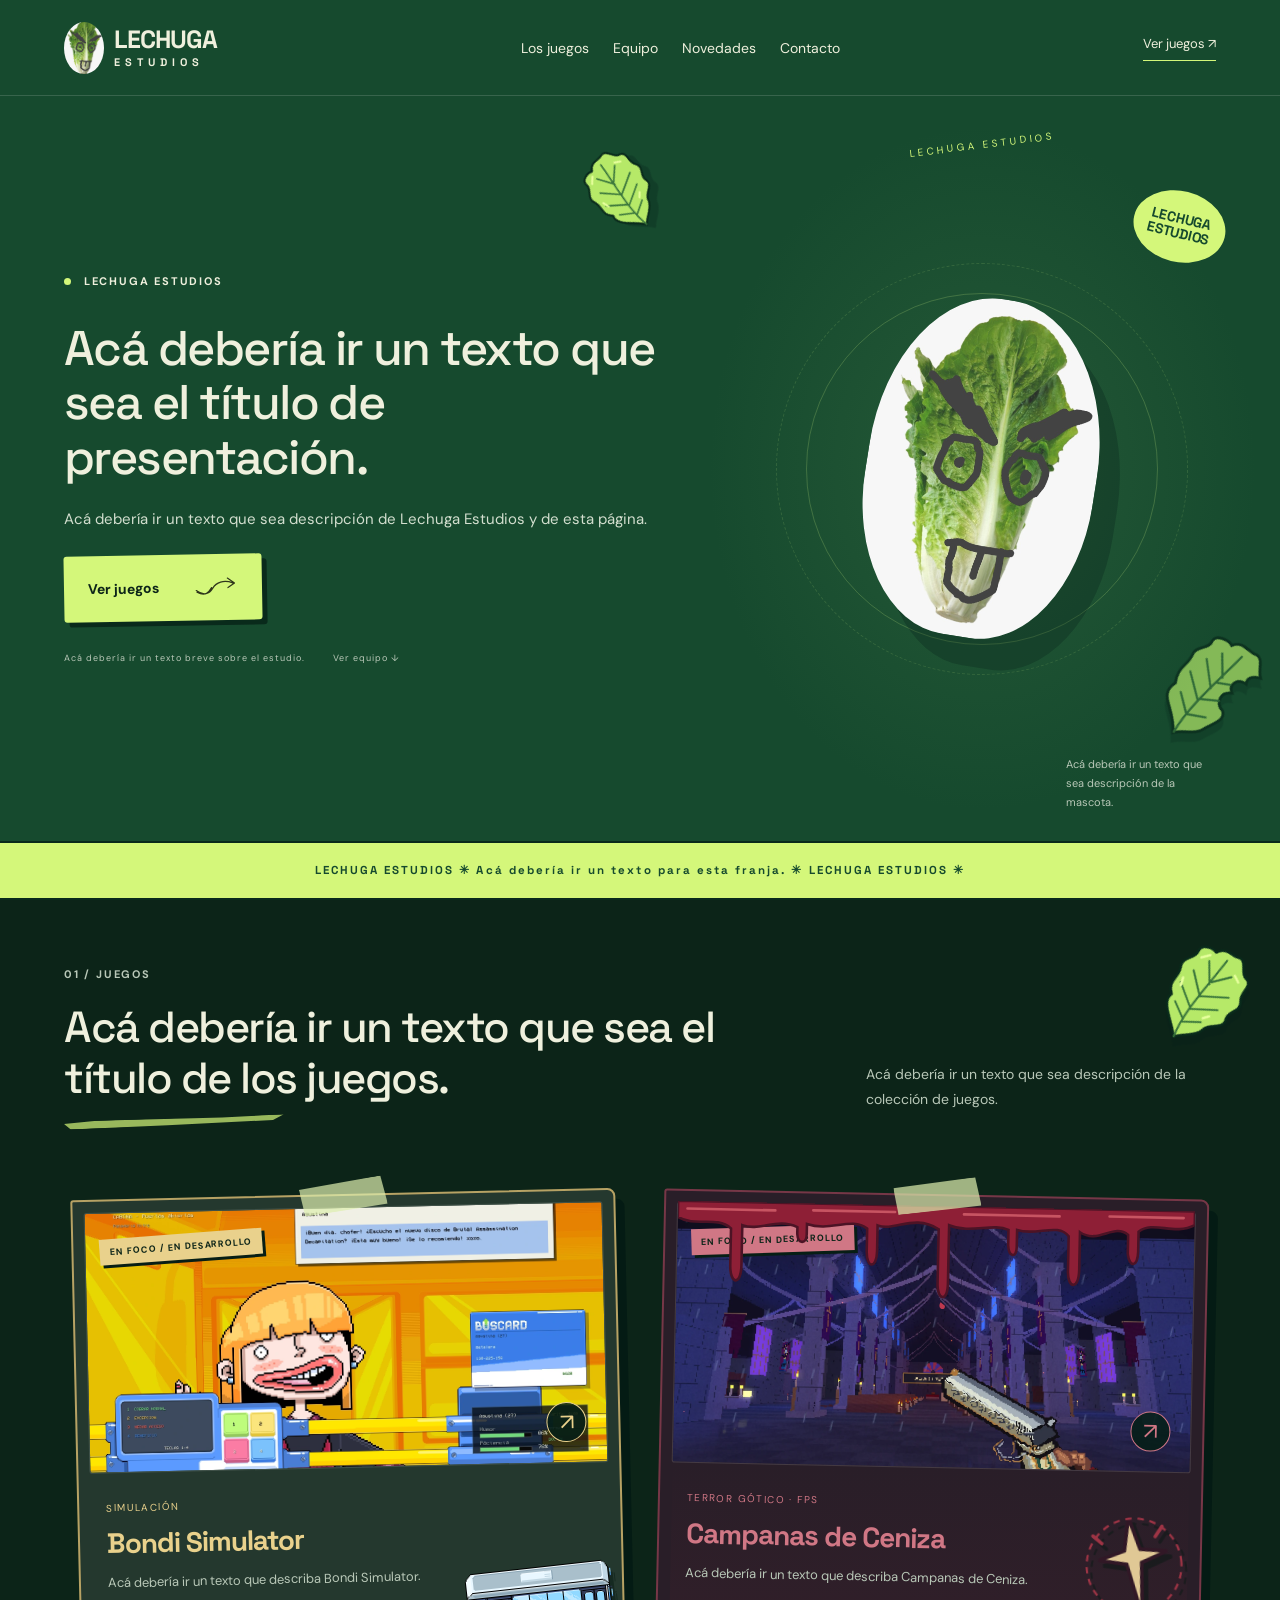
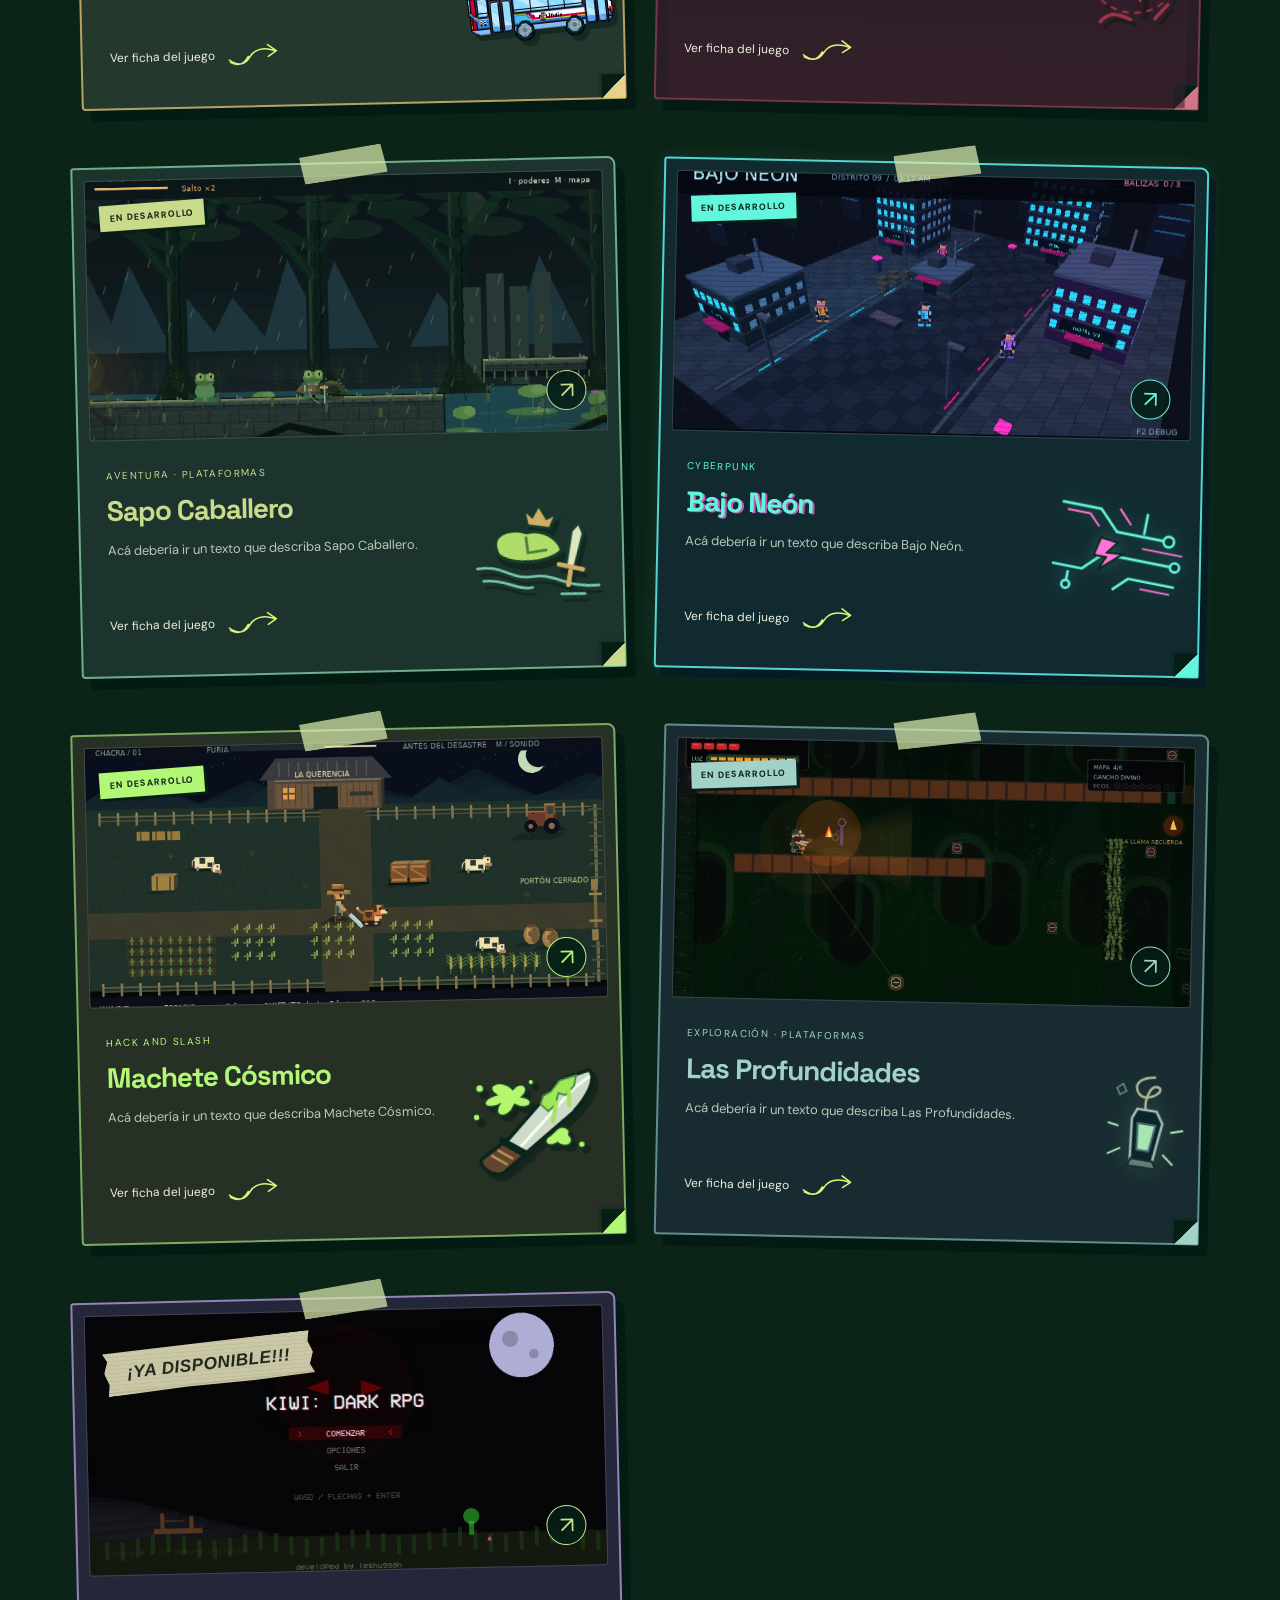
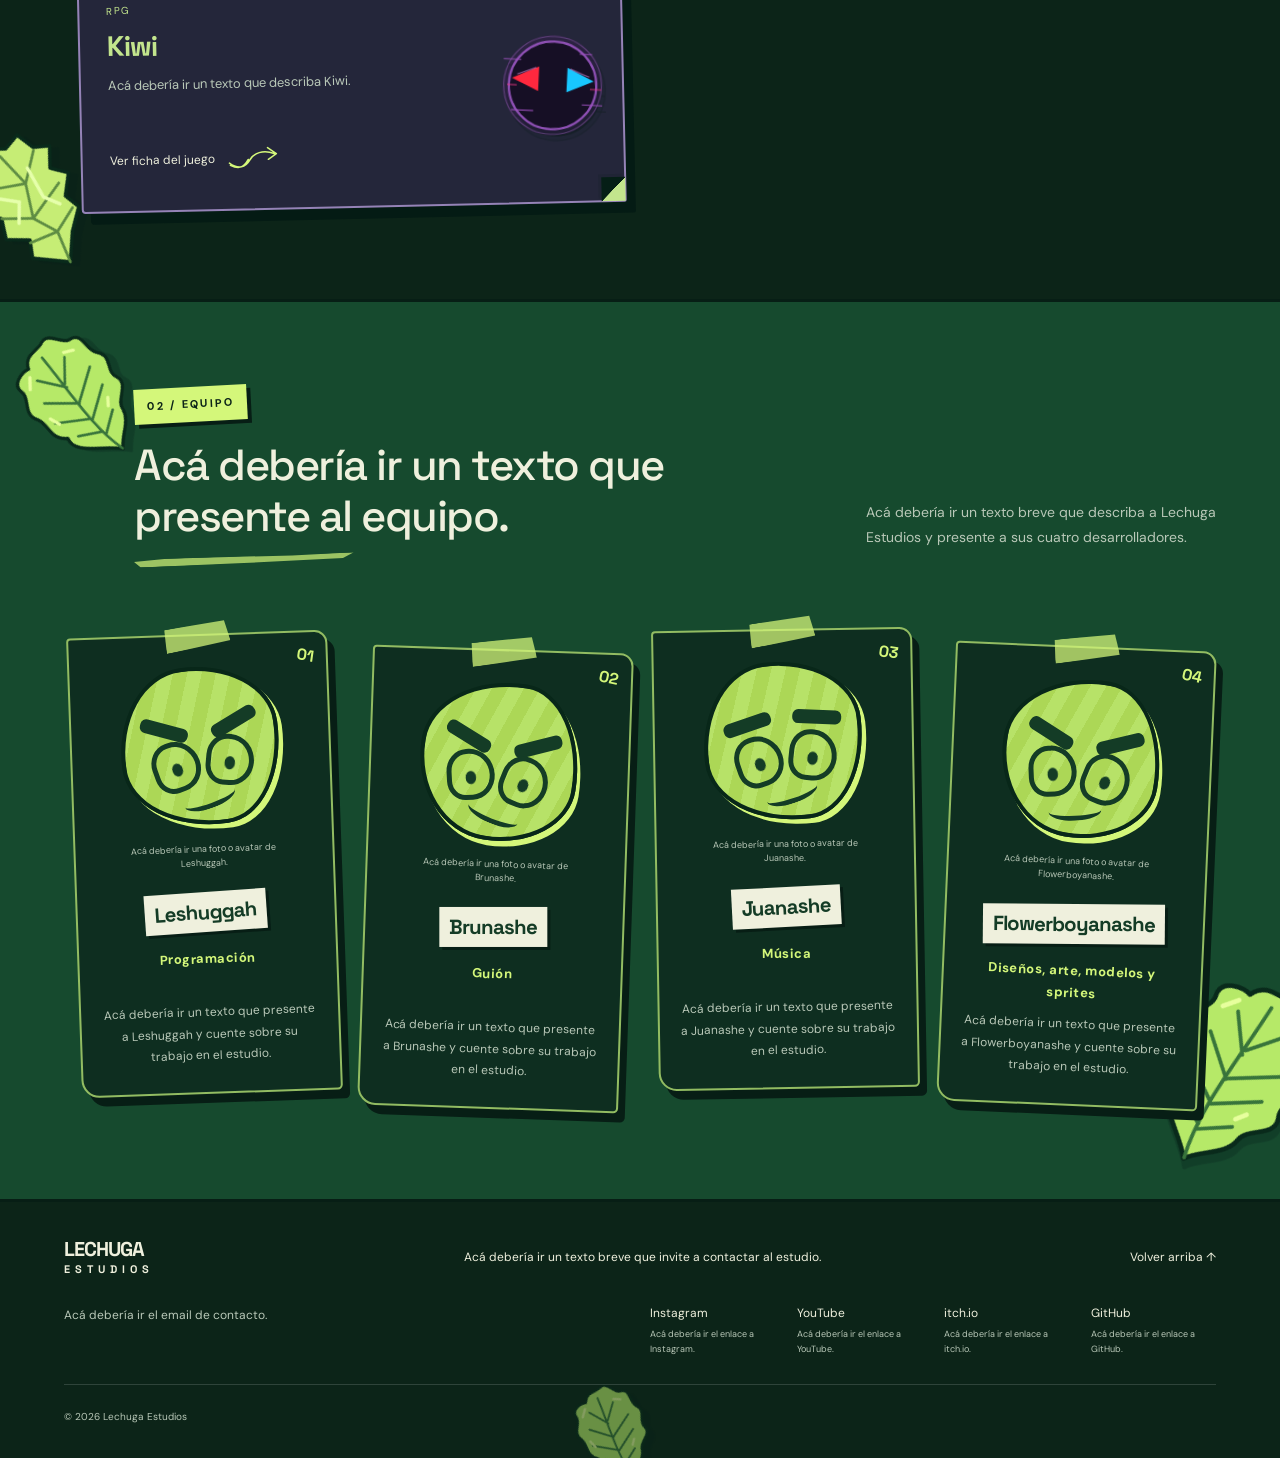
==== commit 1825e08a: "Nuevas vistas de los juegos Todos los juegos en proceso y los que están listos. Actualización. Vista" ====
--- a/index.html
+++ b/index.html
@@ -1,5 +1,5 @@
 <!doctype html>
-<html lang="es"><head><meta charset="utf-8"><meta name="viewport" content="width=device-width,initial-scale=1"><meta name="theme-color" content="#164a2e"><meta name="description" content="Acá debería ir un texto que sea descripción de la página de Lechuga Estudios."><title>Lechuga Estudios</title><link rel="icon" href="assets/mascota.png"><link rel="stylesheet" href="style.css"><link rel="stylesheet" href="responsive.css"><link rel="stylesheet" href="rebel.css"><link rel="stylesheet" href="posters.css"></head>
+<html lang="es"><head><meta charset="utf-8"><meta name="viewport" content="width=device-width,initial-scale=1"><meta name="theme-color" content="#164a2e"><meta name="description" content="Acá debería ir un texto que sea descripción de la página de Lechuga Estudios."><title>Lechuga Estudios</title><link rel="icon" href="assets/mascota.png"><link rel="stylesheet" href="style.css"><link rel="stylesheet" href="responsive.css"><link rel="stylesheet" href="rebel.css"><link rel="stylesheet" href="posters.css"><link rel="stylesheet" href="hover-preview.css"></head>
 <body><header><a class="brand" href="#inicio"><img src="assets/mascota.png" alt="Mascota de Lechuga Estudios"><span>LECHUGA<small>ESTUDIOS</small></span></a><nav aria-label="Navegación principal"><a href="#juegos">Los juegos</a><a href="#equipo">Equipo</a><a href="novedades.html">Novedades</a><a href="#contacto">Contacto</a></nav><a class="nav-cta" href="#juegos">Ver juegos ↗</a></header>
 <main><section id="inicio" class="hero leaf-scene"><img class="lettuce-leaf leaf-hero-one" src="assets/hojita.svg" alt="" aria-hidden="true"><img class="lettuce-leaf leaf-hero-two" src="assets/hojita-mordida.svg" alt="" aria-hidden="true"><div class="hero-copy"><p class="eyebrow"><span class="dot"></span> LECHUGA ESTUDIOS</p><h1>Acá debería ir un texto que sea el título de presentación.</h1><p class="intro">Acá debería ir un texto que sea descripción de Lechuga Estudios y de esta página.</p><a class="button" href="#juegos">Ver juegos <img class="scribble-arrow" src="assets/flecha-garabato.svg" alt="" aria-hidden="true"></a><div class="hero-foot"><span>Acá debería ir un texto breve sobre el estudio.</span><a href="#equipo">Ver equipo ↓</a></div></div><div class="hero-art mascot-play"><div class="orbit-text">LECHUGA ESTUDIOS</div><img class="mascot" src="assets/mascota.png" alt="La lechuga con cara traviesa que identifica al estudio"><span class="sticker">LECHUGA<br>ESTUDIOS</span><span class="art-caption">Acá debería ir un texto que sea descripción de la mascota.</span></div></section>
 <div class="ticker" aria-hidden="true"><span>LECHUGA ESTUDIOS ✳ Acá debería ir un texto para esta franja. ✳ LECHUGA ESTUDIOS ✳</span></div>
@@ -40,4 +40,4 @@
 </article></div>
 </section></main>
 <footer id="contacto" class="compact-footer leaf-scene"><img class="lettuce-leaf leaf-footer" src="assets/hojita.svg" alt="" aria-hidden="true"><div class="footer-top"><a class="brand" href="#inicio">LECHUGA<small>ESTUDIOS</small></a><p>Acá debería ir un texto breve que invite a contactar al estudio.</p><a href="#inicio">Volver arriba ↑</a></div><div class="footer-contact"><div id="email-slot"></div><div id="socials" class="footer-socials"></div></div><small>© <span id="year"></span> Lechuga Estudios</small></footer>
-<script src="games.js"></script><script src="content.js"></script><script src="app.js"></script></body></html>
+<script src="games.js"></script><script src="content.js"></script><script src="app.js"></script><script src="hover-preview.js"></script></body></html>
--- a/posters.css
+++ b/posters.css
@@ -64,3 +64,19 @@
 @media(max-width:800px){.game-grid{gap:45px 24px;padding-inline:8px}.poster-art{width:95px;right:2px}.game-card.poster .game-info h3{max-width:calc(100% - 60px);font-size:23px}.game-card.poster .game-info p{max-width:calc(100% - 50px);font-size:12px}.game-card[data-game="machete"] .poster-art{width:110px}.game-card[data-game="sapo"] .poster-art,.game-card[data-game="neon"] .poster-art{width:105px}.game-card[data-game="campanas"] .poster-art{width:80px}.game-card[data-game="profundidades"] .poster-art{width:65px}.detail-theme-art{position:static;display:block;height:105px;width:120px;margin:20px 0 0 auto}.noticeboard .news-grid{gap:36px}}
 @media(max-width:600px){.game-grid{gap:40px;padding:18px 10px 25px}.game-card.poster{--angle:-1deg}.game-card.poster:nth-child(even){--angle:1deg}.game-card.poster .game-info{padding:20px 10px 22px}.game-card.poster .game-info h3{font-size:26px;max-width:calc(100% - 85px)}.game-card.poster .game-info p{max-width:calc(100% - 65px)}.game-card.poster .image-label{font-size:8px}.poster-art{bottom:64px}.noticeboard .news-grid{padding-inline:8px}.section-heading h2:after{height:6px}}
 @media(prefers-reduced-motion:reduce){.game-card.poster,.scribble-arrow,.mascot-play .mascot,.lettuce-leaf,.sticker,.noticeboard .news-card,.doodle-brow{transition:none}.game-card.poster:hover{transform:rotate(var(--angle))}.mascot-play:hover .mascot{transform:rotate(9deg)}.open-game:hover .scribble-arrow,.hero .button:hover .scribble-arrow{transform:none}}
+
+.game-card[data-game="kiwi"]{--accent:#c3e58d;--paper:#24263a;border-color:#9583b7}.game-card[data-game="kiwi"] .poster-art{width:120px}
+.game-card[data-game="bondi"]{--accent:#e9d18c;--paper:#24382e;border-color:#b7a264}.game-card[data-game="bondi"] .poster-art{width:135px}
+@media(max-width:800px){.game-card[data-game="kiwi"] .poster-art{width:85px}.game-card[data-game="bondi"] .poster-art{width:100px}}
+
+.game-card[data-game="bondi"] .poster-art,body[data-game="bondi"] .detail-theme-art,body[data-game="bondi"] .game-margin-mark{image-rendering:pixelated}
+.game-card[data-game="bondi"] .poster-art{width:150px;transform:rotate(-5deg)}
+.game-card[data-game="kiwi"] .poster-art{width:125px;transform:rotate(4deg)}
+@media(max-width:800px){.game-card[data-game="bondi"] .poster-art{width:110px}.game-card[data-game="kiwi"] .poster-art{width:90px}}
+
+/* Kiwi: worn masking tape with a restrained marker-like label. */
+.release-tape{position:absolute;z-index:5;left:18px;top:27px;padding:13px 23px 12px;background-color:#d3d0ad;background-image:repeating-linear-gradient(2deg,transparent 0 3px,#514d2912 3px 4px),repeating-linear-gradient(91deg,transparent 0 17px,#faf4c319 17px 18px);color:#242a1e;font-family:'Arial Narrow','Trebuchet MS',sans-serif;font-size:clamp(15px,1.35vw,21px);font-weight:900;font-style:italic;letter-spacing:.5px;line-height:1.15;transform:rotate(-5deg);clip-path:polygon(0 4%,99% 0,98% 24%,100% 49%,98% 75%,100% 95%,71% 98%,39% 96%,1% 100%,2% 74%,0 48%,2% 22%);text-shadow:none;pointer-events:none;opacity:.96}
+.release-tape:before{content:'';position:absolute;inset:3px 0;border-top:1px solid #fff8d52b;border-bottom:1px solid #726b3833;pointer-events:none}
+.release-tape:after{content:none}
+@media(max-width:800px){.release-tape{left:12px;top:21px;padding:11px 19px;font-size:16px}}
+@media(max-width:380px){.release-tape{left:9px;top:18px;font-size:14px;padding:10px 16px}}
--- a/hover-preview.css
+++ b/hover-preview.css
@@ -0,0 +1,5 @@
+.game-card .game-cover .hover-preview{position:absolute;inset:0;width:100%;height:100%;object-fit:cover;opacity:0;pointer-events:none;z-index:1;transition:opacity .12s;transform:none}
+.game-card.preview-playing .game-cover .hover-preview{opacity:1}
+.game-card .game-cover .image-arrow{z-index:2}
+.game-card .game-cover .image-label,.game-card .game-cover .release-tape{z-index:3}
+@media(prefers-reduced-motion:reduce){.game-card .game-cover .hover-preview{display:none;transition:none}}
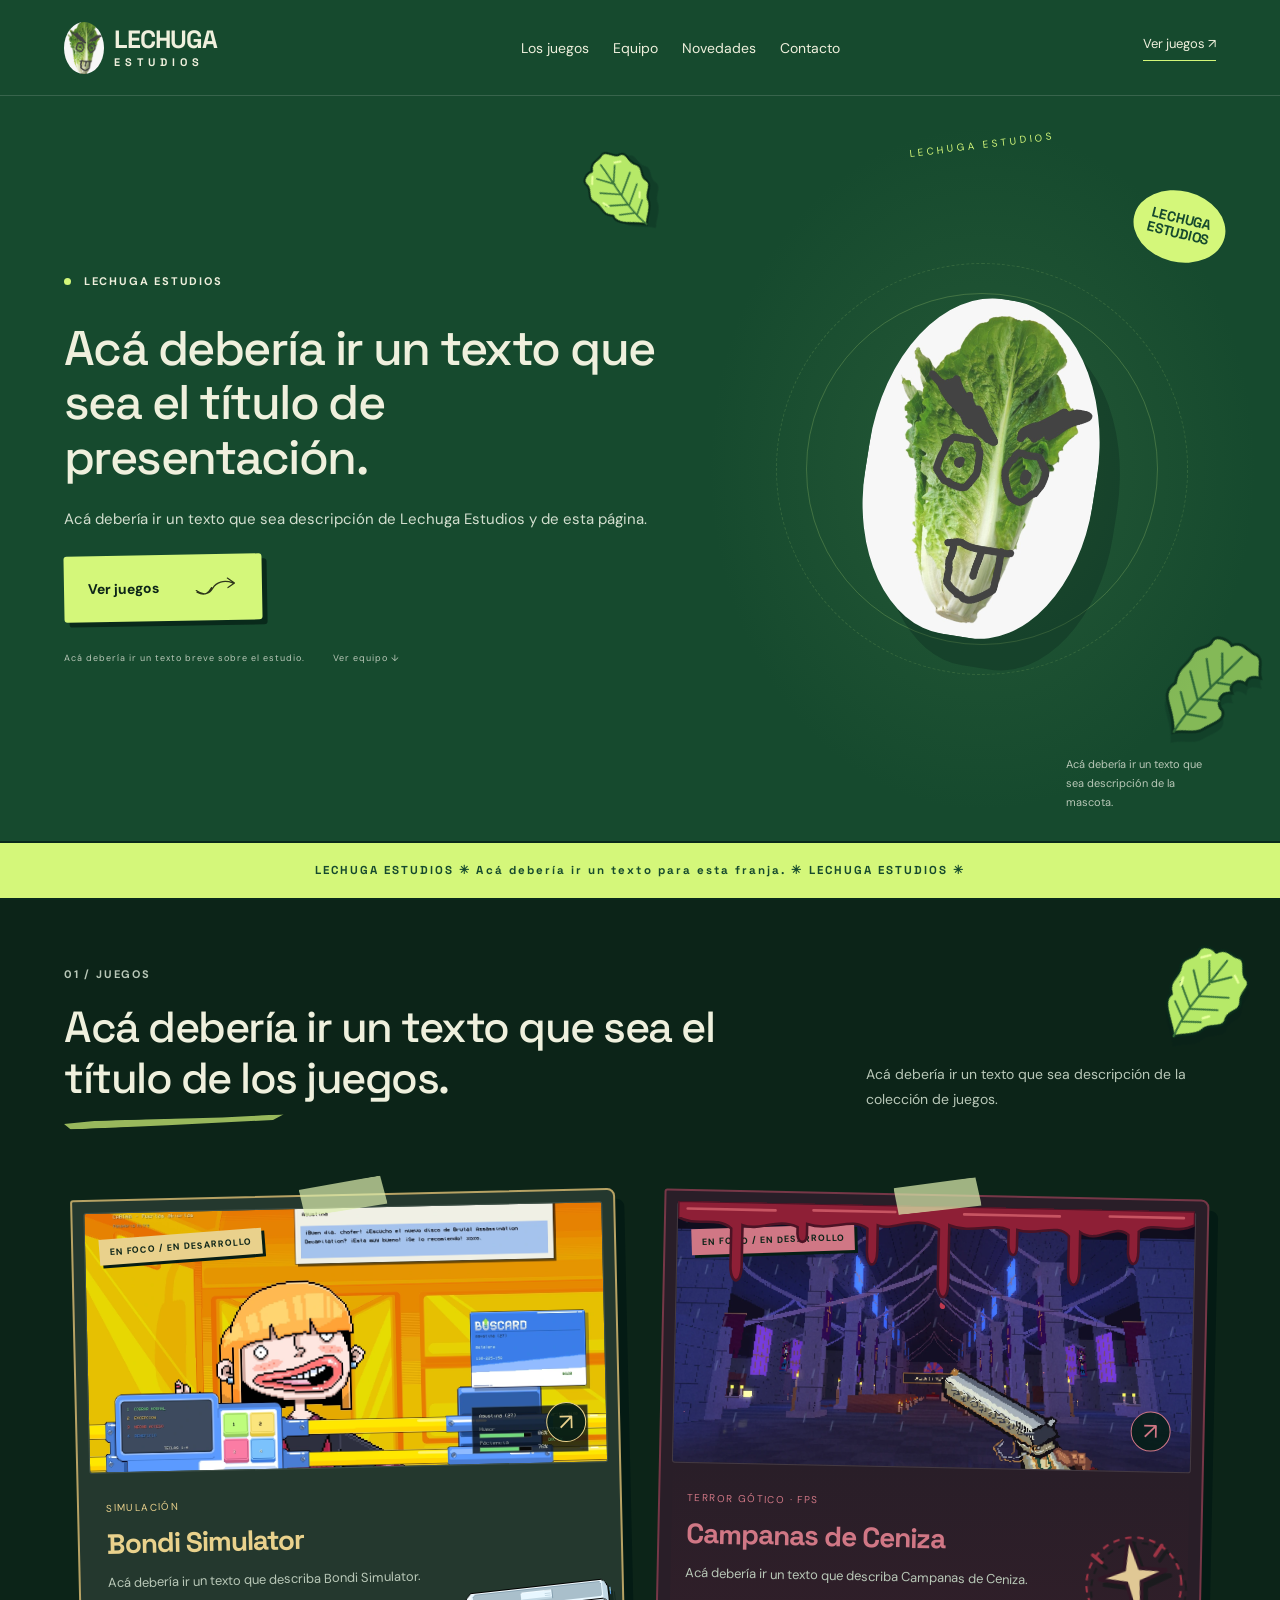
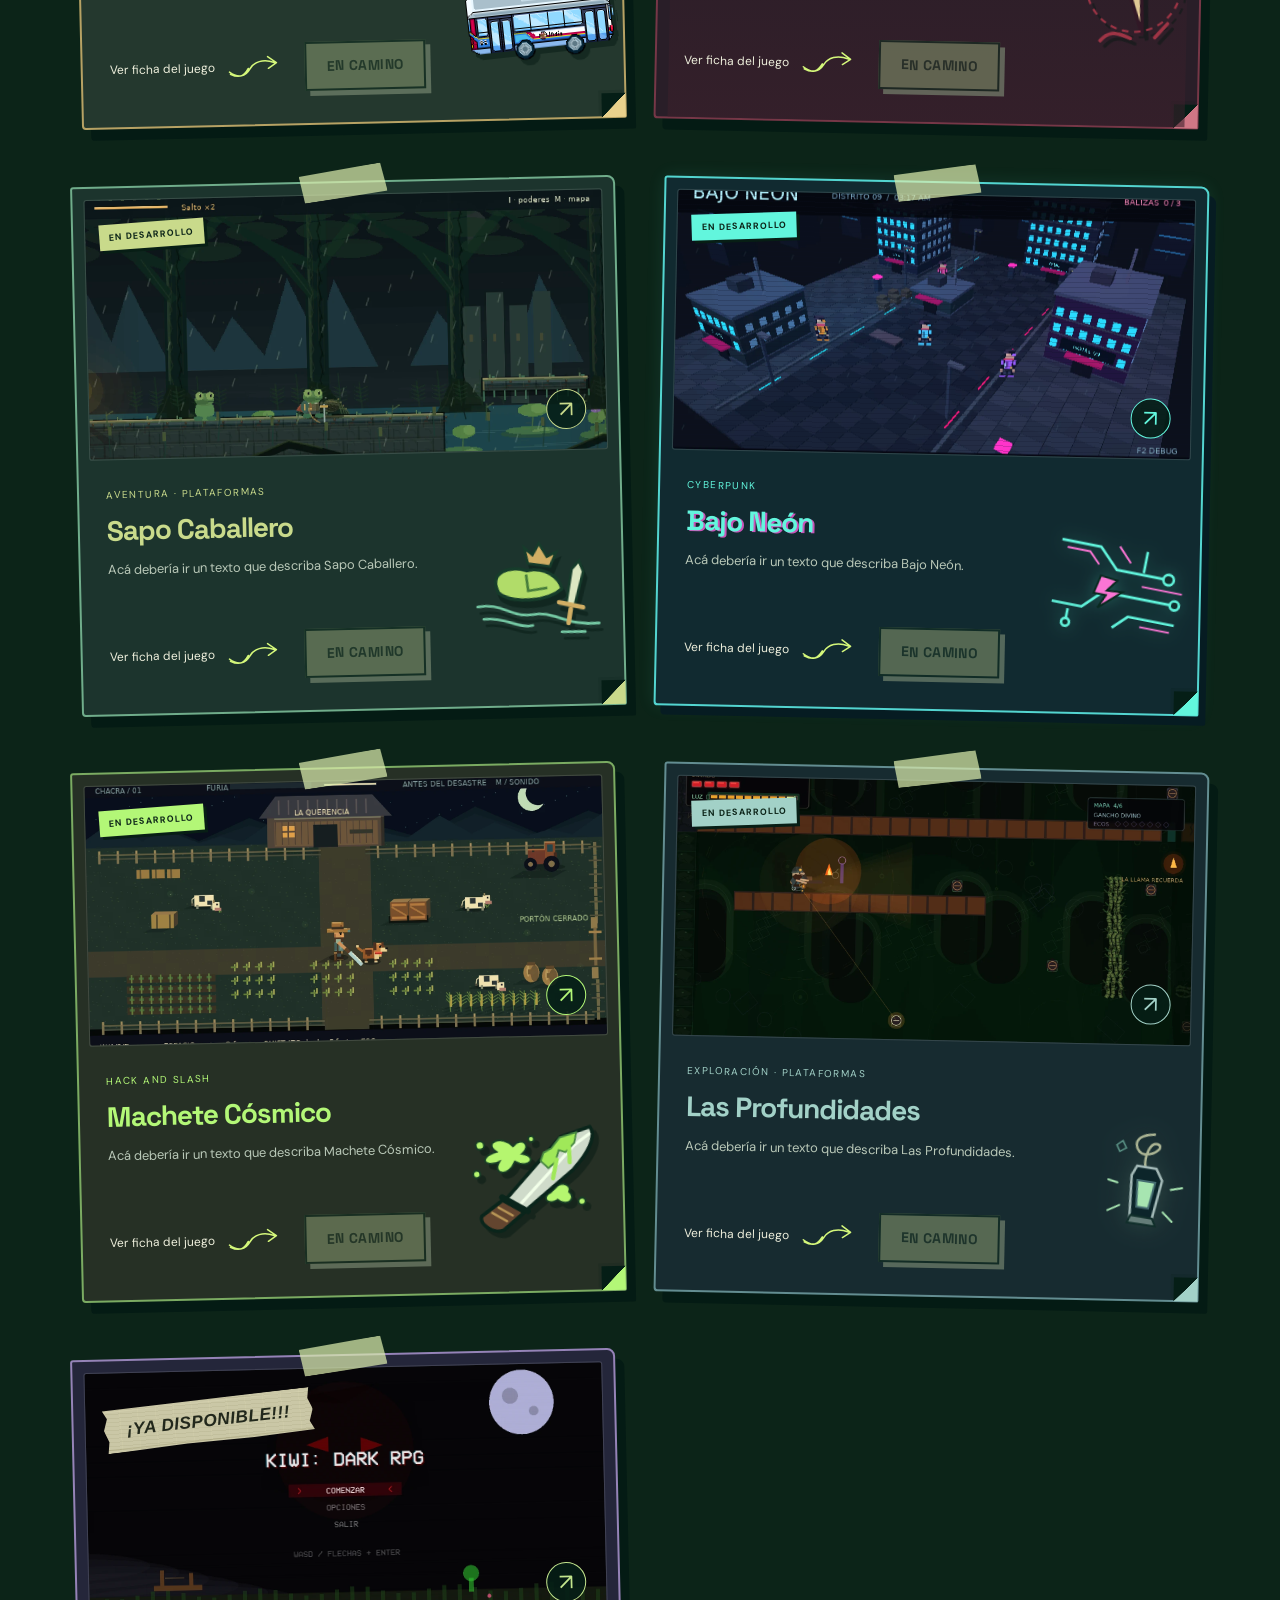
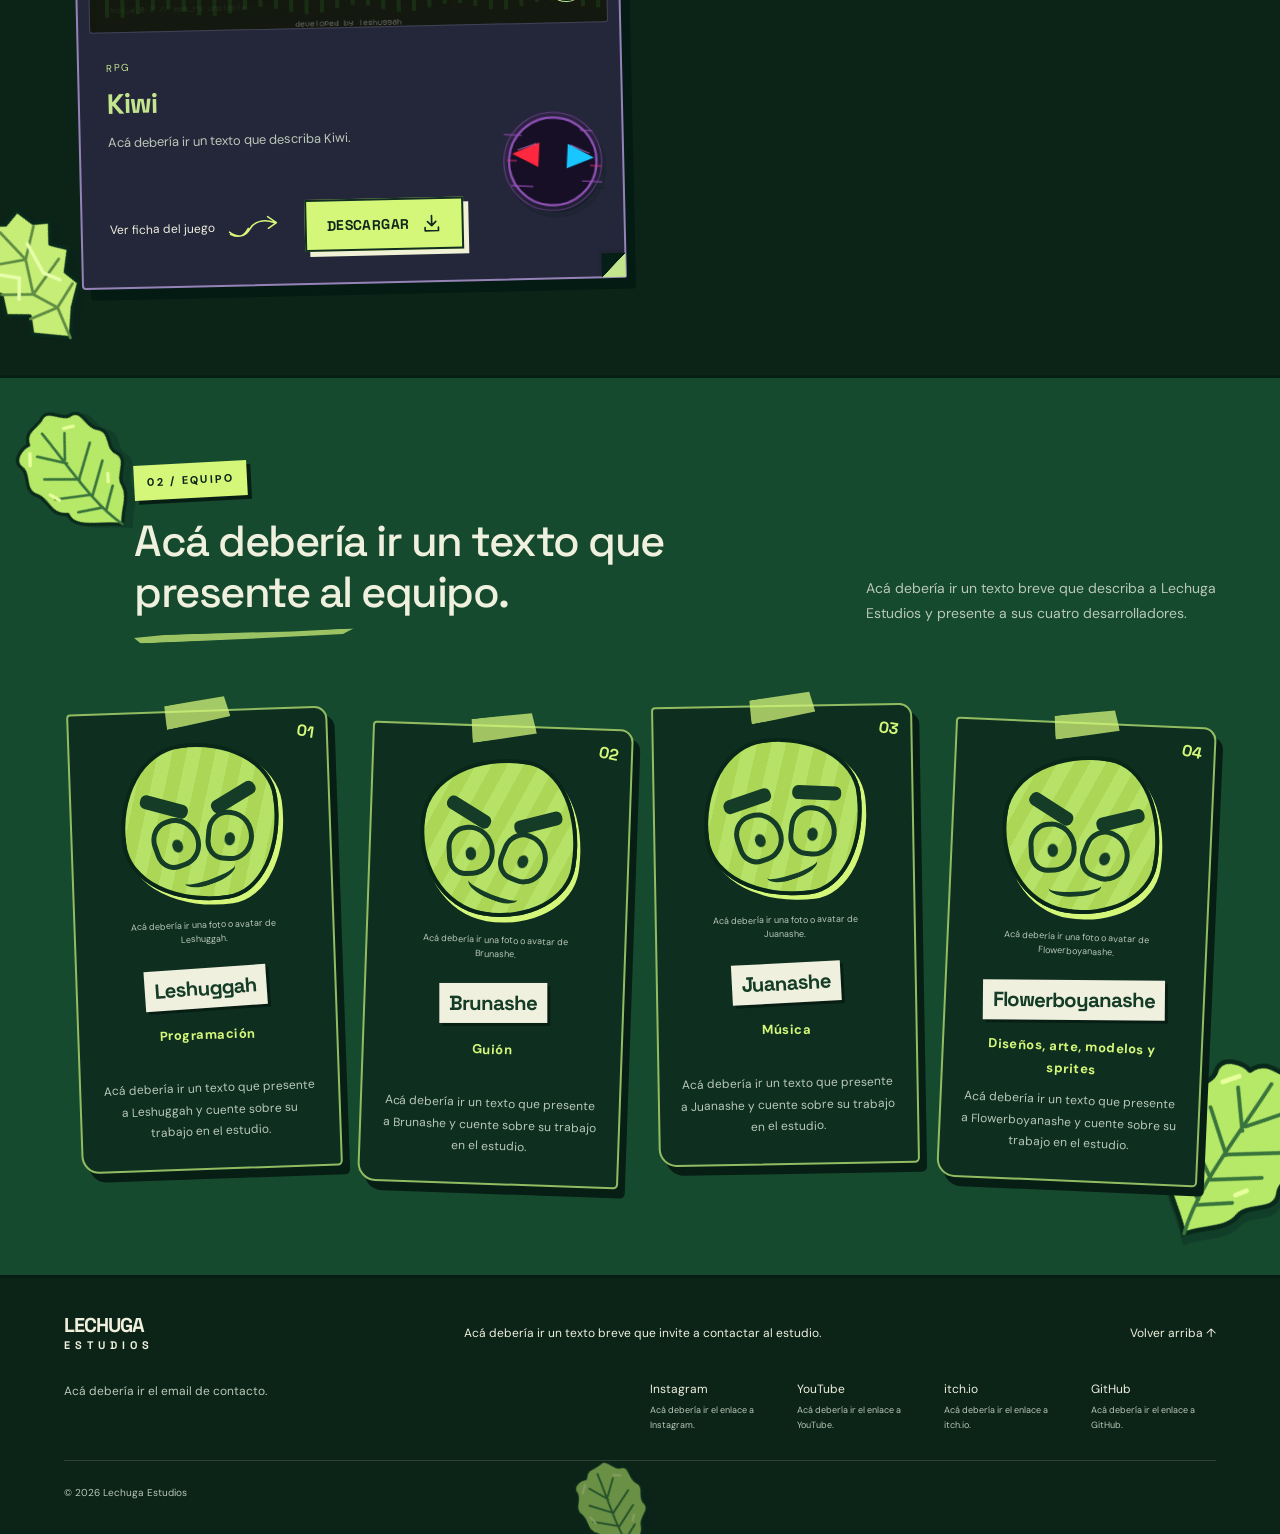
==== commit 8f3f6e93: "boton de descarga actualizado" ====
--- a/index.html
+++ b/index.html
@@ -1,5 +1,5 @@
 <!doctype html>
-<html lang="es"><head><meta charset="utf-8"><meta name="viewport" content="width=device-width,initial-scale=1"><meta name="theme-color" content="#164a2e"><meta name="description" content="Acá debería ir un texto que sea descripción de la página de Lechuga Estudios."><title>Lechuga Estudios</title><link rel="icon" href="assets/mascota.png"><link rel="stylesheet" href="style.css"><link rel="stylesheet" href="responsive.css"><link rel="stylesheet" href="rebel.css"><link rel="stylesheet" href="posters.css"><link rel="stylesheet" href="hover-preview.css"></head>
+<html lang="es"><head><meta charset="utf-8"><meta name="viewport" content="width=device-width,initial-scale=1"><meta name="theme-color" content="#164a2e"><meta name="description" content="Acá debería ir un texto que sea descripción de la página de Lechuga Estudios."><title>Lechuga Estudios</title><link rel="icon" href="assets/mascota.png"><link rel="stylesheet" href="style.css"><link rel="stylesheet" href="responsive.css"><link rel="stylesheet" href="rebel.css"><link rel="stylesheet" href="posters.css"><link rel="stylesheet" href="hover-preview.css"><link rel="stylesheet" href="download-punk.css"></head>
 <body><header><a class="brand" href="#inicio"><img src="assets/mascota.png" alt="Mascota de Lechuga Estudios"><span>LECHUGA<small>ESTUDIOS</small></span></a><nav aria-label="Navegación principal"><a href="#juegos">Los juegos</a><a href="#equipo">Equipo</a><a href="novedades.html">Novedades</a><a href="#contacto">Contacto</a></nav><a class="nav-cta" href="#juegos">Ver juegos ↗</a></header>
 <main><section id="inicio" class="hero leaf-scene"><img class="lettuce-leaf leaf-hero-one" src="assets/hojita.svg" alt="" aria-hidden="true"><img class="lettuce-leaf leaf-hero-two" src="assets/hojita-mordida.svg" alt="" aria-hidden="true"><div class="hero-copy"><p class="eyebrow"><span class="dot"></span> LECHUGA ESTUDIOS</p><h1>Acá debería ir un texto que sea el título de presentación.</h1><p class="intro">Acá debería ir un texto que sea descripción de Lechuga Estudios y de esta página.</p><a class="button" href="#juegos">Ver juegos <img class="scribble-arrow" src="assets/flecha-garabato.svg" alt="" aria-hidden="true"></a><div class="hero-foot"><span>Acá debería ir un texto breve sobre el estudio.</span><a href="#equipo">Ver equipo ↓</a></div></div><div class="hero-art mascot-play"><div class="orbit-text">LECHUGA ESTUDIOS</div><img class="mascot" src="assets/mascota.png" alt="La lechuga con cara traviesa que identifica al estudio"><span class="sticker">LECHUGA<br>ESTUDIOS</span><span class="art-caption">Acá debería ir un texto que sea descripción de la mascota.</span></div></section>
 <div class="ticker" aria-hidden="true"><span>LECHUGA ESTUDIOS ✳ Acá debería ir un texto para esta franja. ✳ LECHUGA ESTUDIOS ✳</span></div>
@@ -40,4 +40,4 @@
 </article></div>
 </section></main>
 <footer id="contacto" class="compact-footer leaf-scene"><img class="lettuce-leaf leaf-footer" src="assets/hojita.svg" alt="" aria-hidden="true"><div class="footer-top"><a class="brand" href="#inicio">LECHUGA<small>ESTUDIOS</small></a><p>Acá debería ir un texto breve que invite a contactar al estudio.</p><a href="#inicio">Volver arriba ↑</a></div><div class="footer-contact"><div id="email-slot"></div><div id="socials" class="footer-socials"></div></div><small>© <span id="year"></span> Lechuga Estudios</small></footer>
-<script src="games.js"></script><script src="content.js"></script><script src="app.js"></script><script src="hover-preview.js"></script></body></html>
+<script src="games.js"></script><script src="content.js"></script><script src="app.js"></script><script src="hover-preview.js"></script><script src="download-punk.js"></script></body></html>
--- a/posters.css
+++ b/posters.css
@@ -80,3 +80,12 @@
 .release-tape:after{content:none}
 @media(max-width:800px){.release-tape{left:12px;top:21px;padding:11px 19px;font-size:16px}}
 @media(max-width:380px){.release-tape{left:9px;top:18px;font-size:14px;padding:10px 16px}}
+
+/* Downloads are separate from the links that open a game detail page. */
+.game-card.poster .game-actions{display:flex;align-items:center;gap:14px 20px;flex-wrap:wrap;margin-top:18px;position:relative;z-index:3}
+.game-card.poster .game-actions .open-game{margin:0}
+.game-card.poster .card-download{display:inline-flex;align-items:center;justify-content:center;min-height:44px;max-width:100%;padding:10px 15px;border:1px solid var(--accent,#d2f87b);border-radius:2px;background:var(--accent,#d2f87b);color:#10281b;font:inherit;font-size:12px;font-weight:700;text-decoration:none;line-height:1.4;cursor:pointer;transition:background .15s,color .15s}
+.game-card.poster a.card-download:hover{background:#eff7d2;color:#10281b}
+.game-card.poster .card-download:focus-visible{outline:3px solid #eff7d2;outline-offset:4px}
+.game-card.poster .card-download:disabled{background:transparent;border-color:#829d7e66;color:#b1bea7;cursor:default;font-weight:400}
+@media(max-width:600px){.game-card.poster .game-actions{gap:12px;margin-top:18px}.game-card.poster .card-download{font-size:11px}}
--- a/download-punk.css
+++ b/download-punk.css
@@ -0,0 +1,35 @@
+.download-poster{position:relative;isolation:isolate;min-height:440px;display:flex;flex-direction:column;justify-content:flex-end;gap:20px;padding:38px 30px!important;background:#0b2117;border:2px solid #a4bd7a!important;box-shadow:10px 12px 0 #03190f;transform:rotate(1.2deg)}
+.download-poster:before{content:'';position:absolute;z-index:4;top:-16px;left:26px;width:100px;height:32px;background:#d9d3a4d9;transform:rotate(-13deg);clip-path:polygon(0 8%,98% 0,96% 43%,100% 95%,3% 100%,5% 50%)}
+.download-poster:after{content:'';position:absolute;inset:0;z-index:-1;background:linear-gradient(180deg,#071b121a 0%,#071b1299 30%,#071b12f5 67%);pointer-events:none}
+.download-backdrop{position:absolute;inset:0;width:100%;height:100%;object-fit:cover;z-index:-2;opacity:.78;filter:saturate(.8)}
+.download-poster-tag{position:absolute;top:24px;left:20px;max-width:calc(100% - 40px);padding:10px 16px;background:#d9d3a4;color:#203b24;font-size:12px;font-weight:800;letter-spacing:1.4px;transform:rotate(-5deg);box-shadow:3px 3px #05190f80}
+.download-ready .download-poster-tag{background:#d0f779}
+.download-poster-title{font-size:clamp(30px,3.2vw,48px);line-height:1;letter-spacing:-1.5px;color:#f0f1d7;max-width:75%;text-shadow:3px 3px #06190f;position:relative;z-index:2;margin-top:135px}
+.download-poster #demo-link{position:relative;z-index:3}
+.download-poster>p{position:relative;z-index:2;font-size:11px;max-width:78%;margin:0;color:#d3dbc4}
+.download-poster #demo-link .pending{font-size:11px;max-width:85%;line-height:1.5;margin:16px 0 0}
+.download-character{position:absolute;right:0;top:54px;width:145px;height:145px;object-fit:contain;z-index:2;transform:rotate(10deg);filter:drop-shadow(5px 7px 0 #03170d88);pointer-events:none;transition:transform .2s}
+body[data-game=kiwi] .download-character{width:150px;height:150px;image-rendering:pixelated}
+.download-poster-leaf{position:absolute;bottom:-20px;left:-28px;width:75px;height:105px;object-fit:contain;z-index:2;transform:rotate(-24deg);pointer-events:none}
+.download-doodle-arrow{position:absolute;right:16px;bottom:70px;width:58px;height:80px;object-fit:contain;transform:rotate(105deg);z-index:2;pointer-events:none}
+.download-poster .download-main-button{position:relative;display:inline-flex;gap:22px;align-items:center;justify-content:space-between;max-width:100%;padding:20px 25px;background:#d0f779;color:#10291a;border:2px solid #10291a;font-size:clamp(15px,1.6vw,20px);font-weight:800;letter-spacing:.4px;box-shadow:5px 6px 0 #07190e,0 0 0 1px #d0f779;transform:rotate(-3deg);border-radius:0;transition:transform .15s,box-shadow .15s}
+.download-main-button b{font-size:32px;line-height:1;transform:rotate(-13deg)}
+.download-poster .download-main-button:disabled{background:#b7bca0;color:#30452e;box-shadow:5px 6px 0 #07190e,0 0 0 1px #b7bca0;cursor:default}
+.download-poster a.download-main-button:hover{transform:rotate(-1deg) translateY(-3px);box-shadow:7px 9px 0 #07190e,0 0 0 1px #d0f779}
+.download-poster.download-ready:has(.download-main-button:hover) .download-character{transform:rotate(4deg) translateY(-4px)}
+.download-main-button:focus-visible{outline:3px dashed #f3f5d9;outline-offset:8px}
+.game-card.poster .game-actions{gap:20px 24px;margin-top:24px;padding-bottom:7px}
+@media(max-width:800px){.download-poster{min-height:420px;margin:15px 12px 10px 5px}.download-character{right:0;width:120px;height:120px}.download-poster-title{font-size:38px}.download-doodle-arrow{right:10px;width:40px}.download-poster .download-main-button{padding:18px 20px;font-size:17px}}
+@media(max-width:480px){.download-poster{padding:30px 22px!important;min-height:400px}.download-character{top:66px;width:110px;height:110px}body[data-game=kiwi] .download-character{width:120px;height:120px}.download-poster-title{font-size:32px;max-width:82%}.download-poster-leaf{left:-17px;width:55px}.download-poster .download-main-button{gap:12px;font-size:15px;padding:17px}.download-doodle-arrow{display:none}.game-card.poster .card-download{font-size:14px;min-width:175px}}
+@media(prefers-reduced-motion:reduce){.download-character,.download-main-button,.card-download{transition:none!important}}
+
+
+/* Home downloads: option 04, offset shadow. */
+.game-card.poster .card-download{display:inline-flex;flex-direction:row;justify-content:center;align-items:center;gap:12px;min-width:0;min-height:48px;max-width:100%;padding:14px 20px;border:2px solid #112e20;border-radius:0;background:#d4f77a;color:#10281a;box-shadow:5px 5px 0 #f0f1d6;transform:none;font-family:'Space Grotesk',sans-serif;font-size:14px;font-weight:700;font-style:normal;letter-spacing:.4px;line-height:1.2;text-decoration:none;position:relative;transition:transform .16s,box-shadow .16s,background .16s}
+.game-card.poster .card-download:before,.game-card.poster .card-download:after{content:none}
+.download-offset-icon{width:20px;height:20px;flex-shrink:0}
+.game-card.poster a.card-download:hover{background:#d4f77a;color:#10281a;box-shadow:2px 2px 0 #f0f1d6;transform:translate(2px,2px)}
+.game-card.poster .card-download:disabled{background:#81916a;color:#233b29;border:2px solid #112e20;box-shadow:5px 5px 0 #829279;transform:none;font-weight:700;opacity:.6;cursor:default}
+.game-card.poster .card-download:disabled .download-offset-icon{display:none}
+.game-card.poster .card-download:focus-visible{outline:3px solid #d4f77a;outline-offset:7px}
+@media(max-width:480px){.game-card.poster .card-download{font-size:14px;min-width:0}}
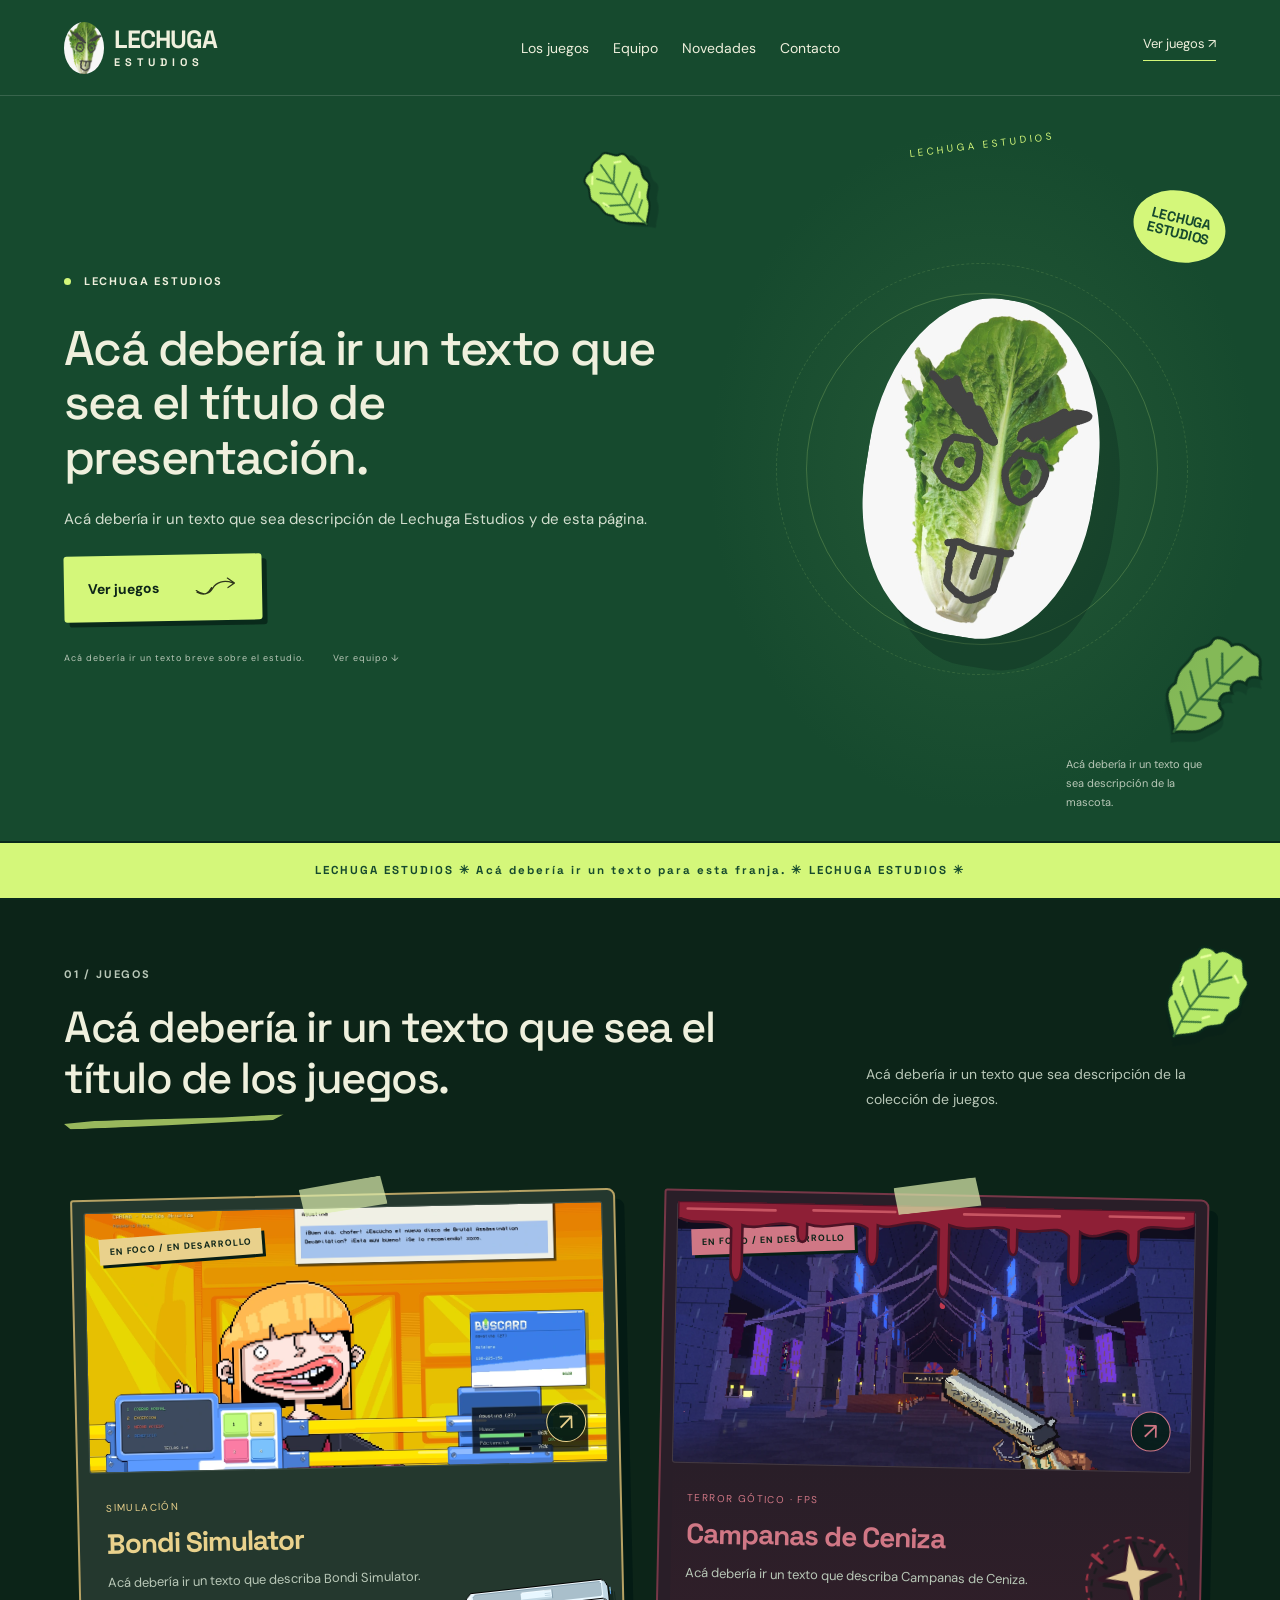
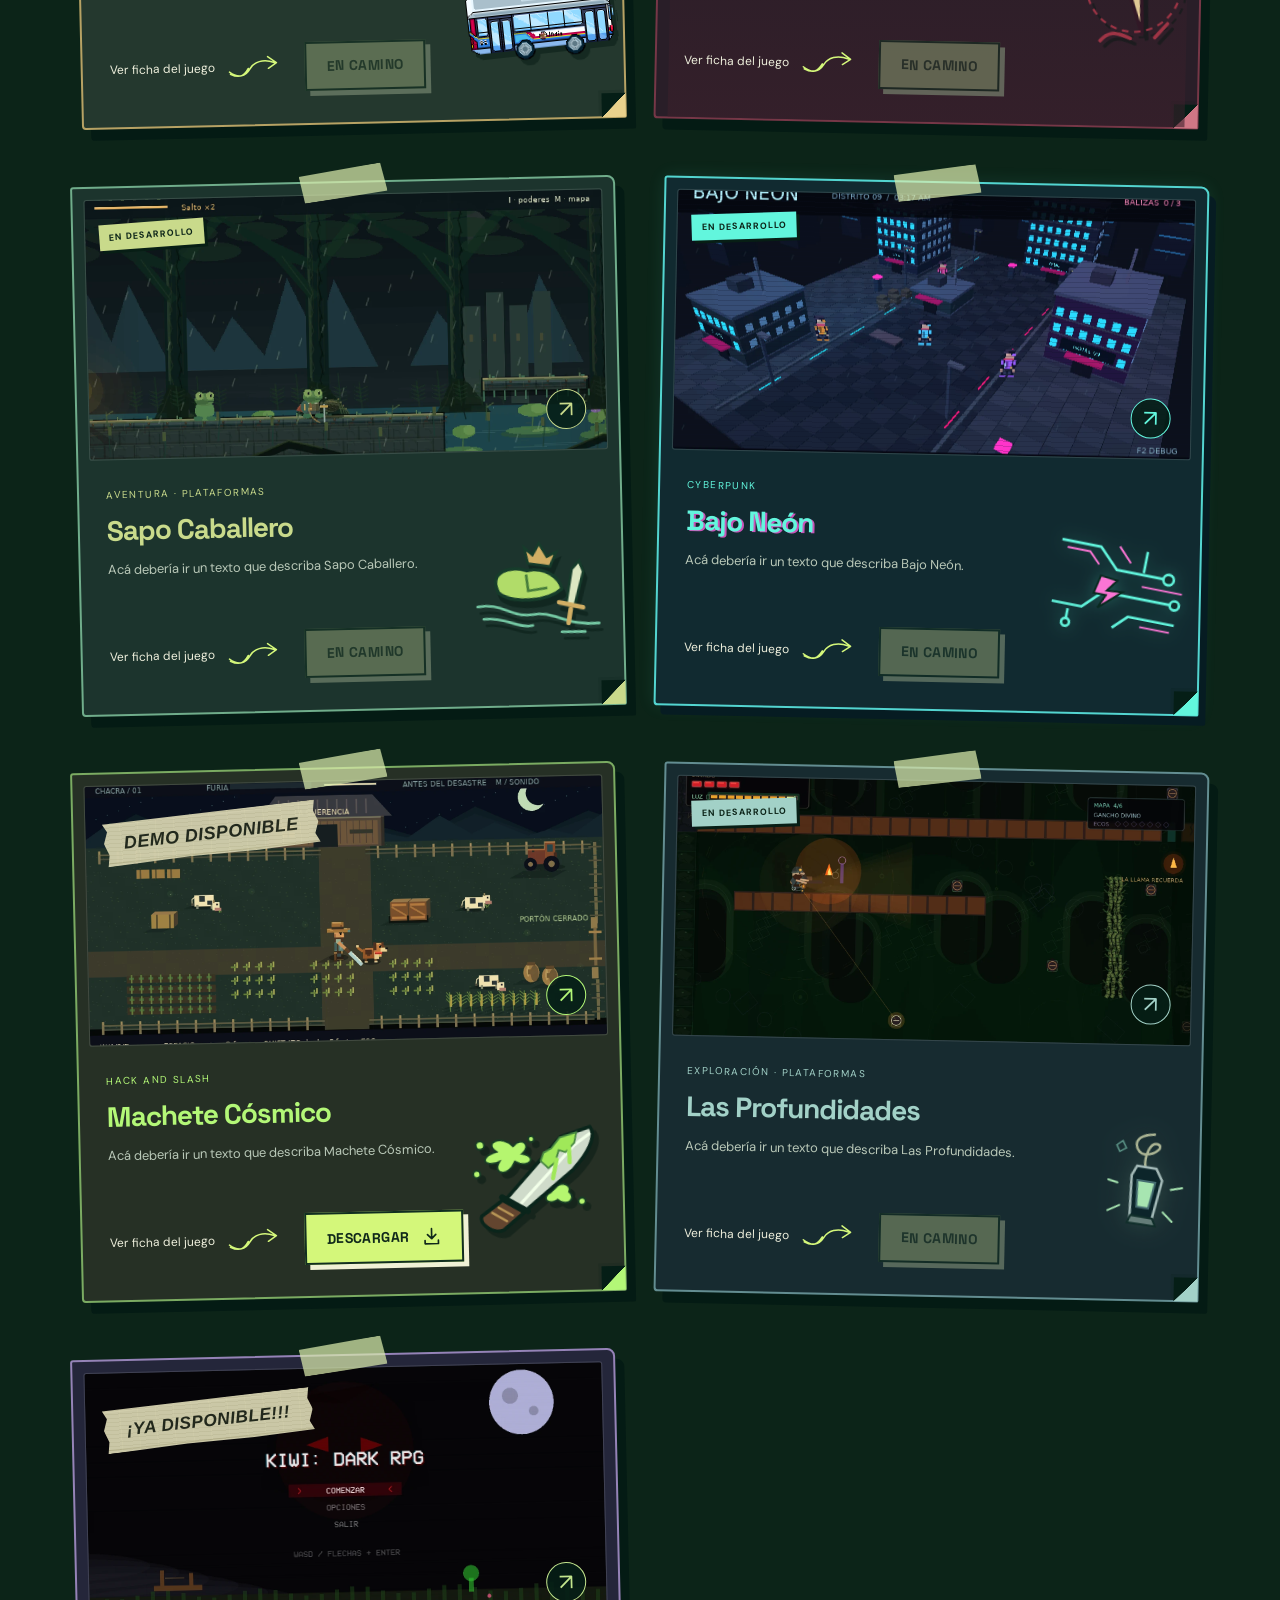
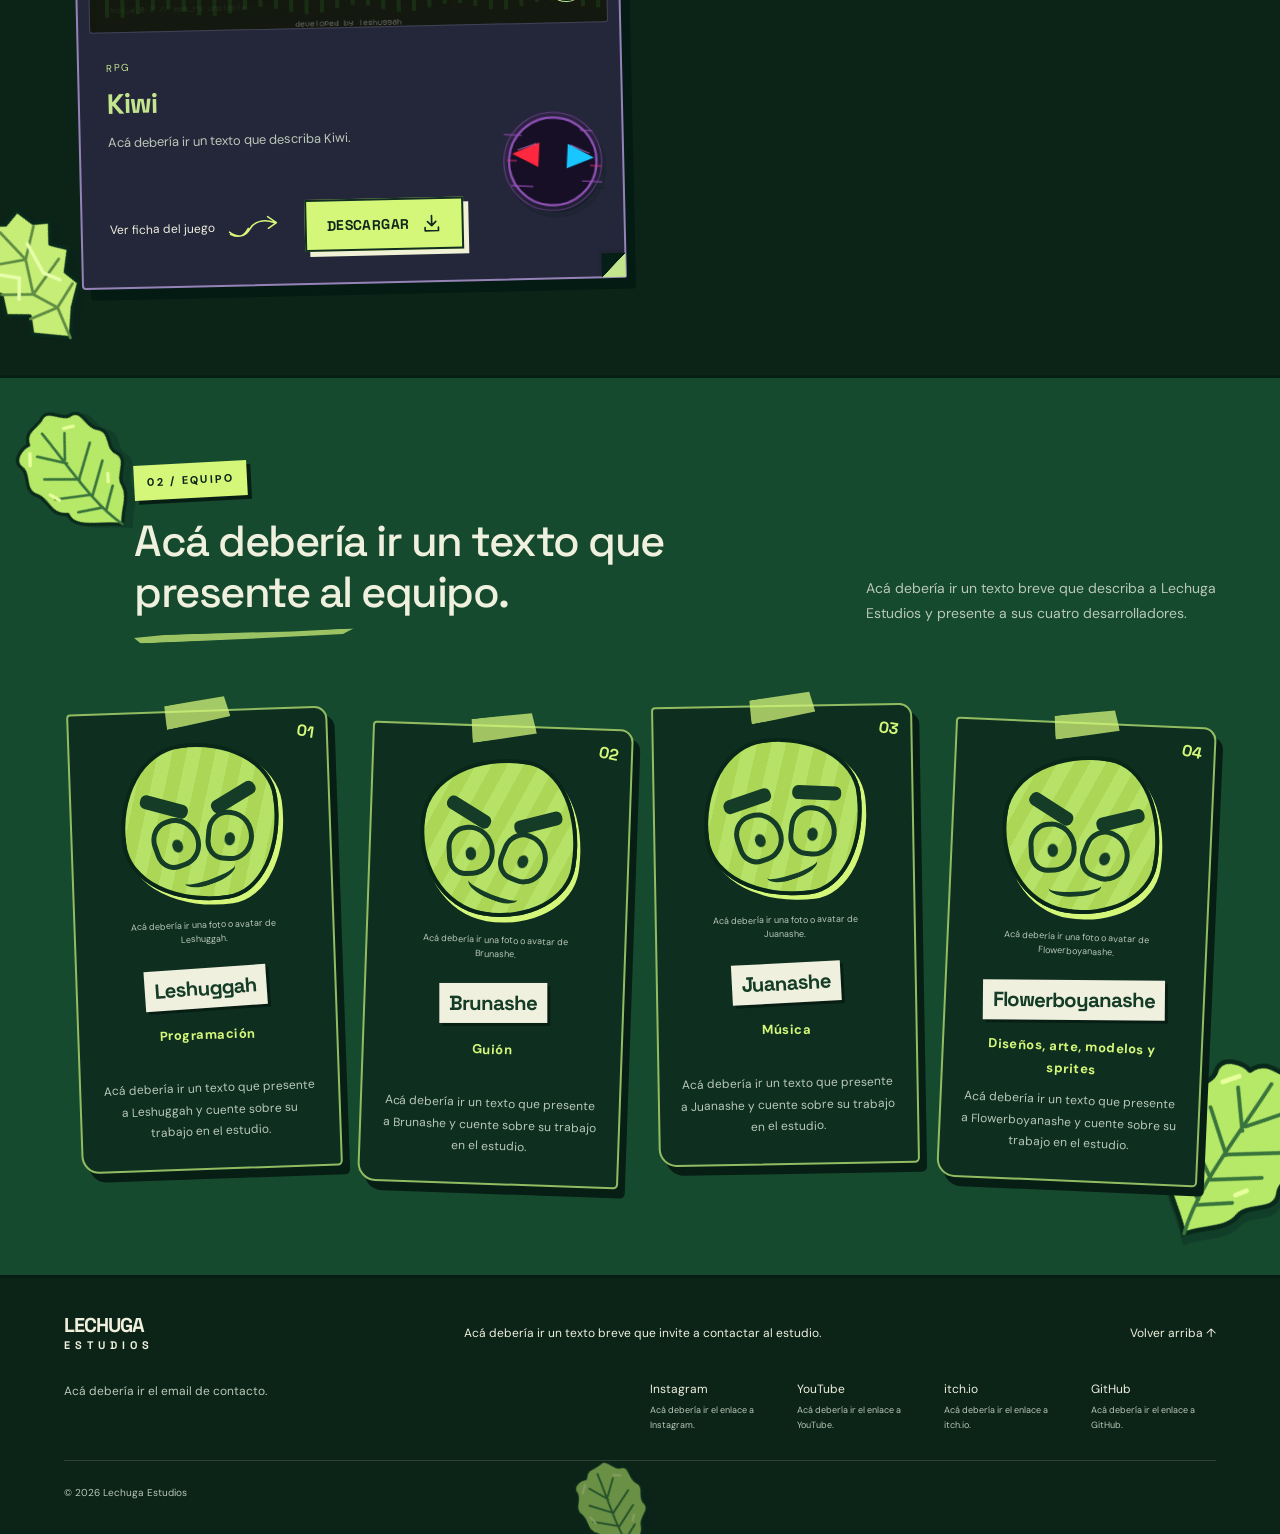
==== commit 70211e31: "Demo machete" ====
--- a/index.html
+++ b/index.html
@@ -40,4 +40,4 @@
 </article></div>
 </section></main>
 <footer id="contacto" class="compact-footer leaf-scene"><img class="lettuce-leaf leaf-footer" src="assets/hojita.svg" alt="" aria-hidden="true"><div class="footer-top"><a class="brand" href="#inicio">LECHUGA<small>ESTUDIOS</small></a><p>Acá debería ir un texto breve que invite a contactar al estudio.</p><a href="#inicio">Volver arriba ↑</a></div><div class="footer-contact"><div id="email-slot"></div><div id="socials" class="footer-socials"></div></div><small>© <span id="year"></span> Lechuga Estudios</small></footer>
-<script src="games.js"></script><script src="content.js"></script><script src="app.js"></script><script src="hover-preview.js"></script><script src="download-punk.js"></script></body></html>
+<script src="games.js?v=20261021-machete-animacion"></script><script src="content.js"></script><script src="app.js"></script><script src="hover-preview.js"></script><script src="download-punk.js"></script></body></html>
--- a/posters.css
+++ b/posters.css
@@ -89,3 +89,5 @@
 .game-card.poster .card-download:focus-visible{outline:3px solid #eff7d2;outline-offset:4px}
 .game-card.poster .card-download:disabled{background:transparent;border-color:#829d7e66;color:#b1bea7;cursor:default;font-weight:400}
 @media(max-width:600px){.game-card.poster .game-actions{gap:12px;margin-top:18px}.game-card.poster .card-download{font-size:11px}}
+
+.game-card[data-game="machete"] .demo-tape{font-size:clamp(13px,1.4vw,18px);padding:12px 20px;letter-spacing:.5px;white-space:nowrap}
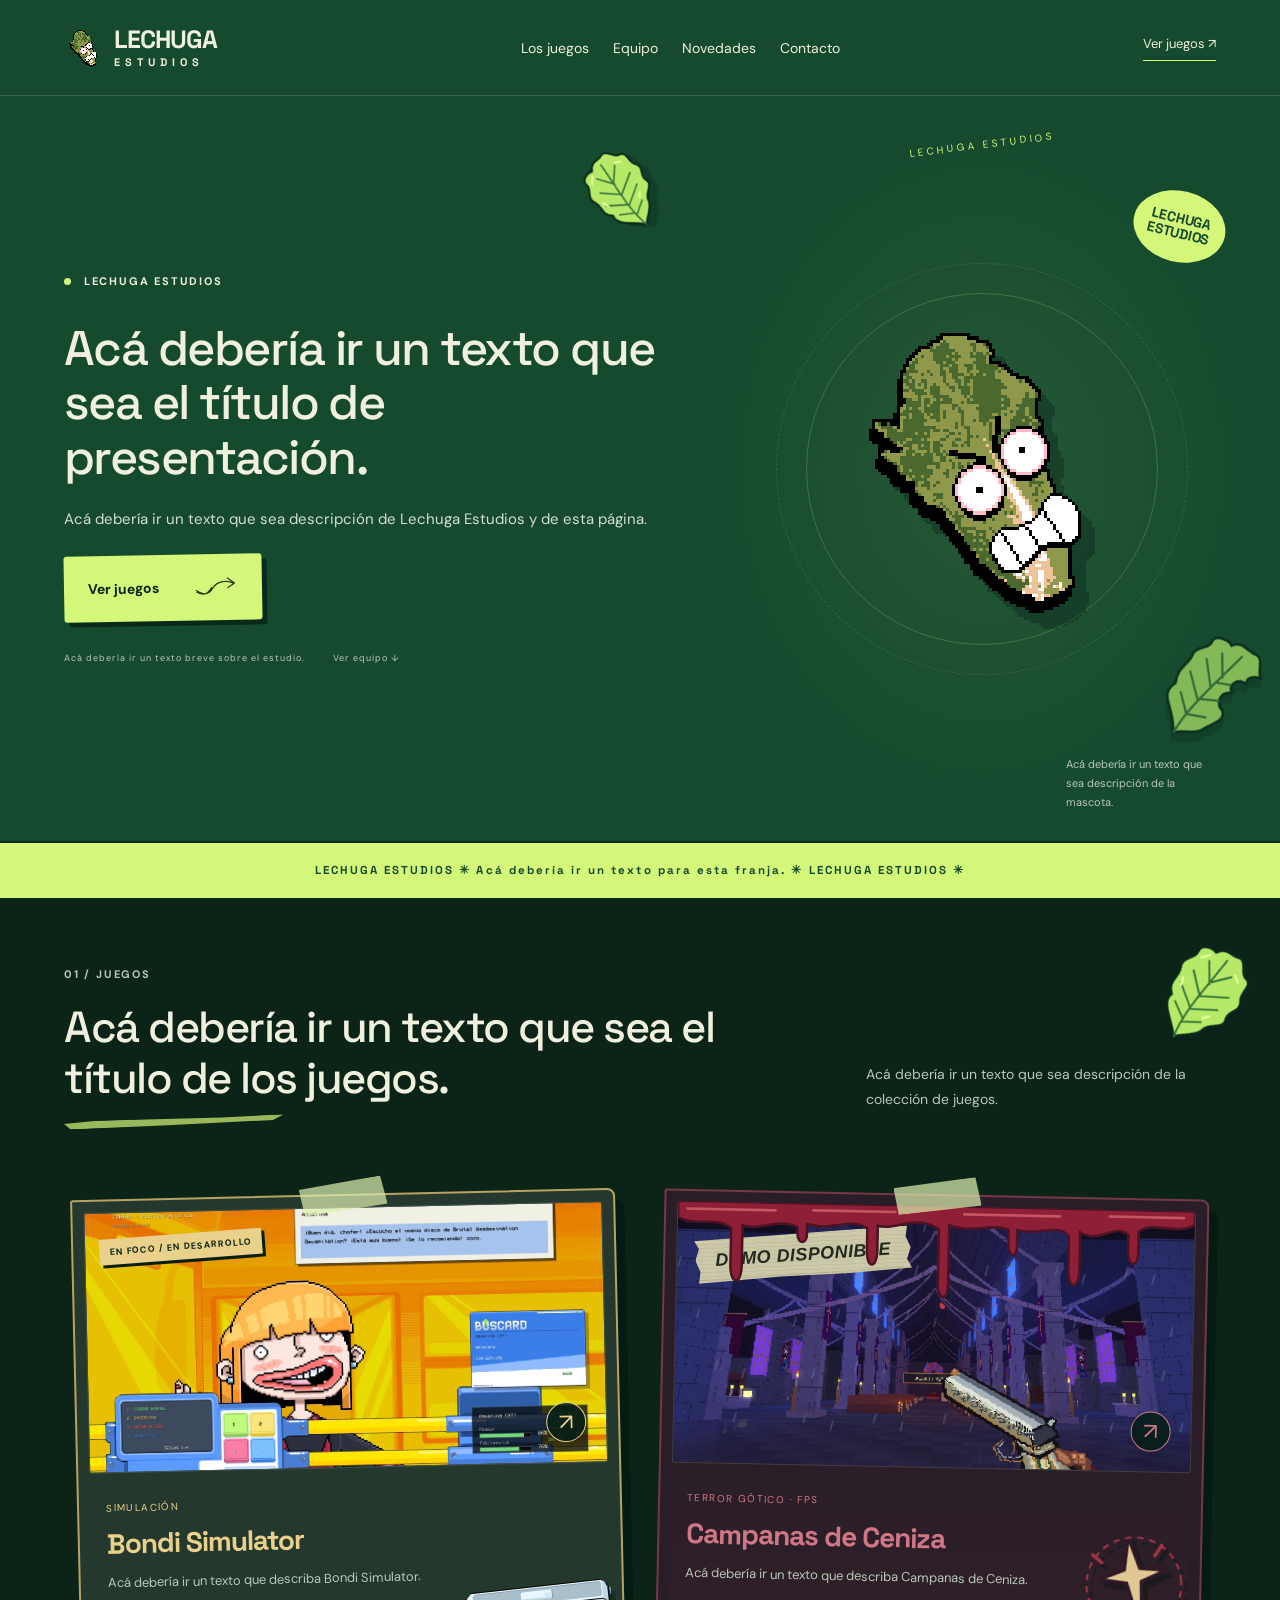
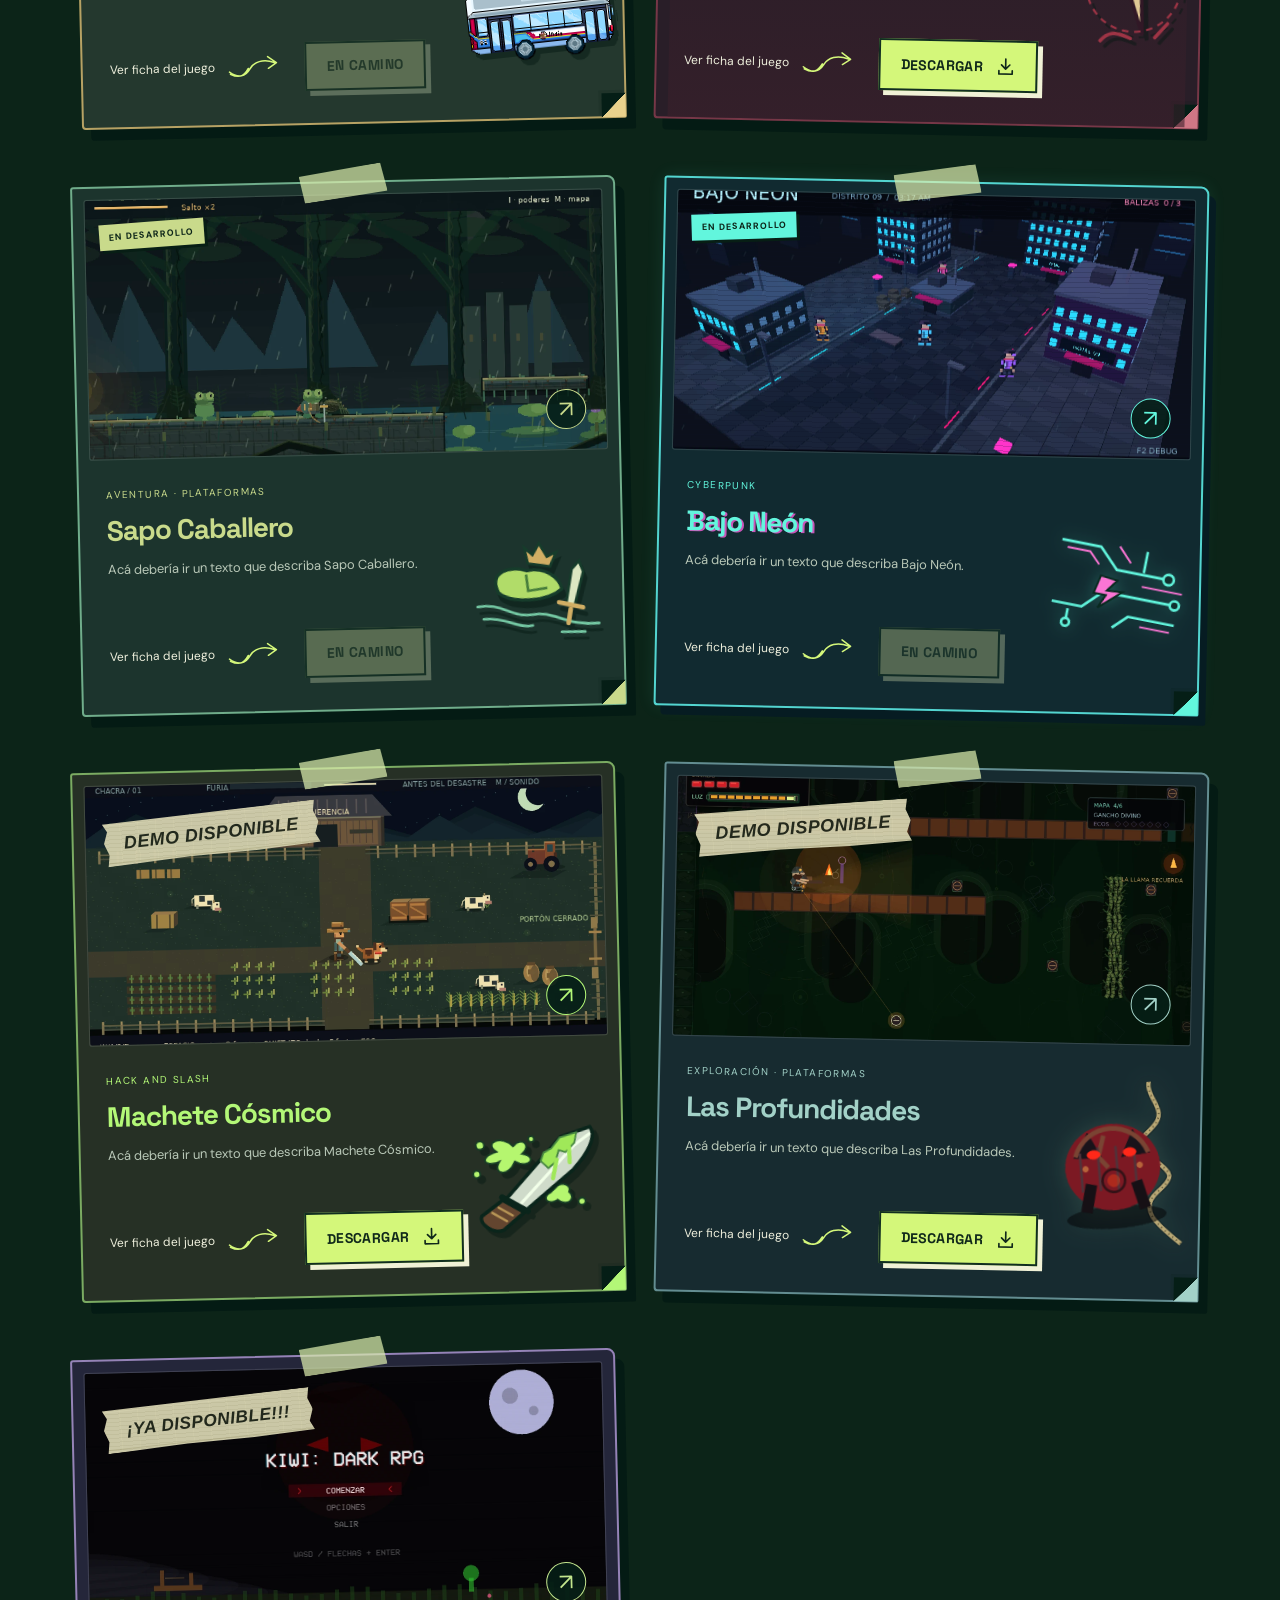
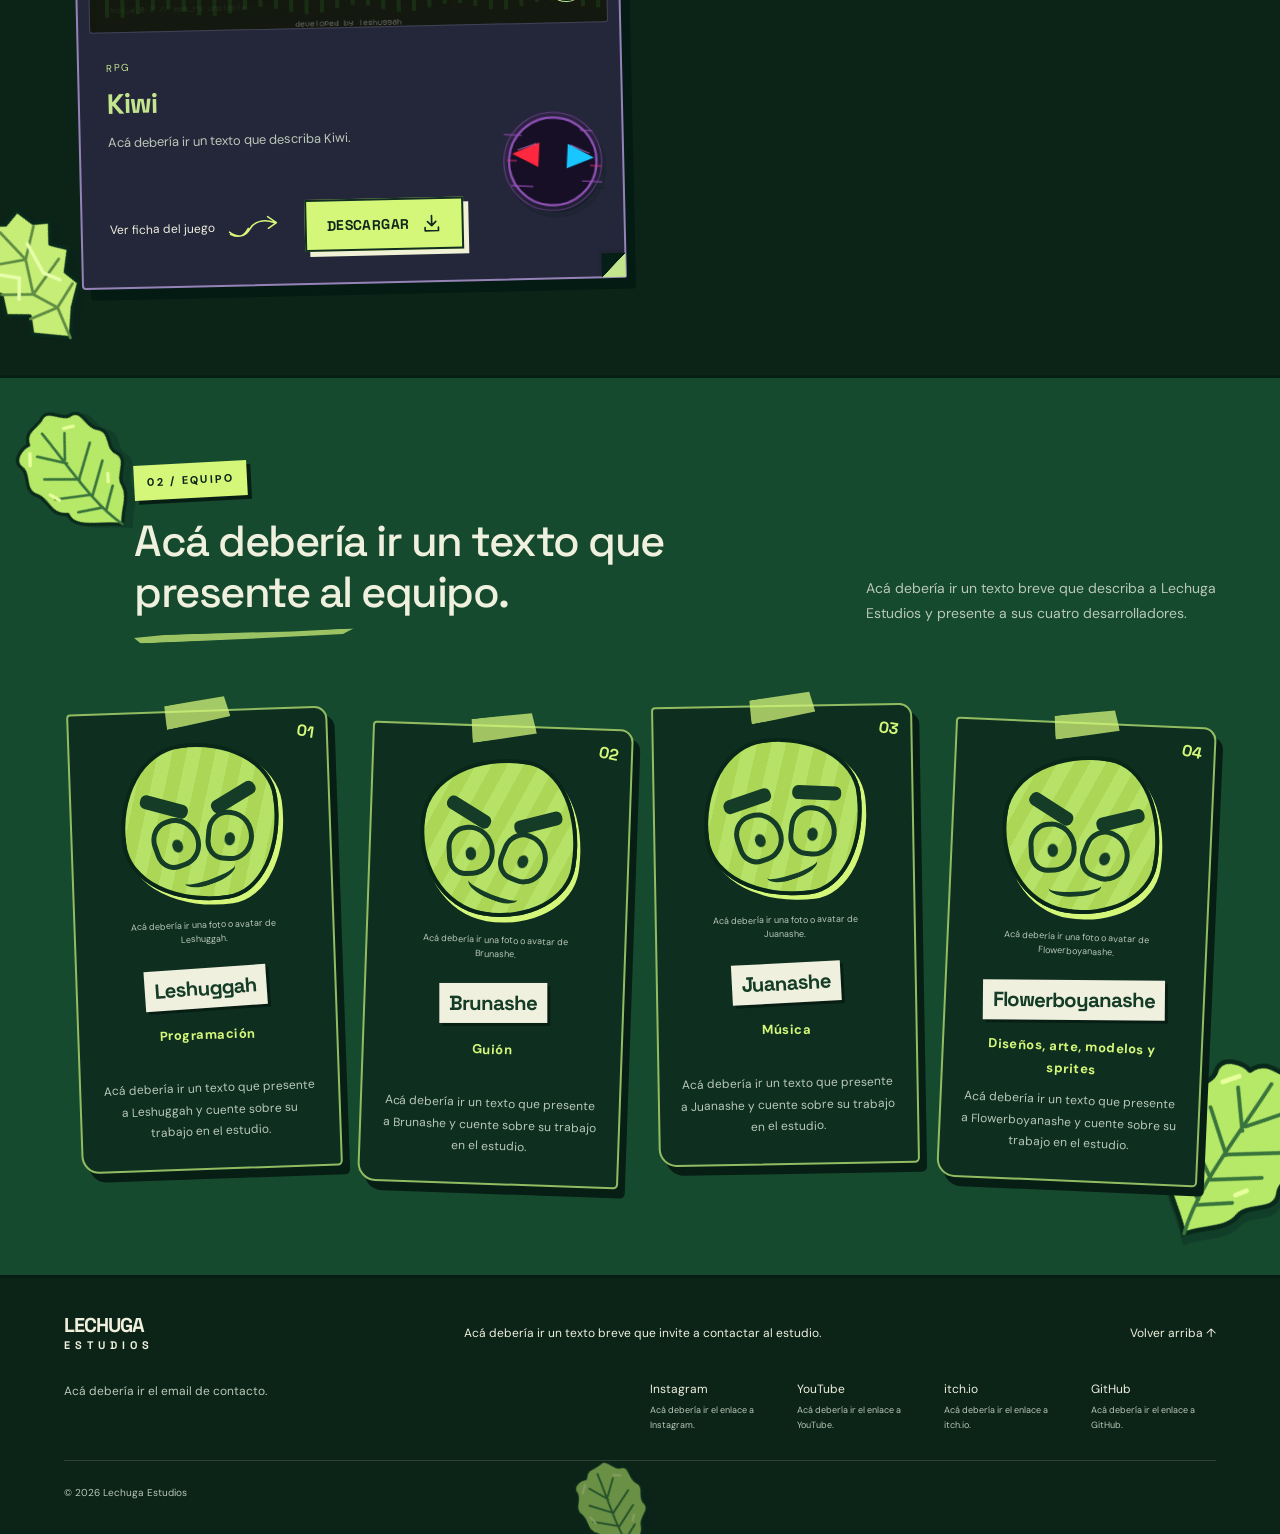
==== commit 9f712b1c: "Nueva mascota, Botones de descarga para Releases" ====
--- a/index.html
+++ b/index.html
@@ -1,7 +1,7 @@
 <!doctype html>
-<html lang="es"><head><meta charset="utf-8"><meta name="viewport" content="width=device-width,initial-scale=1"><meta name="theme-color" content="#164a2e"><meta name="description" content="Acá debería ir un texto que sea descripción de la página de Lechuga Estudios."><title>Lechuga Estudios</title><link rel="icon" href="assets/mascota.png"><link rel="stylesheet" href="style.css"><link rel="stylesheet" href="responsive.css"><link rel="stylesheet" href="rebel.css"><link rel="stylesheet" href="posters.css"><link rel="stylesheet" href="hover-preview.css"><link rel="stylesheet" href="download-punk.css"></head>
-<body><header><a class="brand" href="#inicio"><img src="assets/mascota.png" alt="Mascota de Lechuga Estudios"><span>LECHUGA<small>ESTUDIOS</small></span></a><nav aria-label="Navegación principal"><a href="#juegos">Los juegos</a><a href="#equipo">Equipo</a><a href="novedades.html">Novedades</a><a href="#contacto">Contacto</a></nav><a class="nav-cta" href="#juegos">Ver juegos ↗</a></header>
-<main><section id="inicio" class="hero leaf-scene"><img class="lettuce-leaf leaf-hero-one" src="assets/hojita.svg" alt="" aria-hidden="true"><img class="lettuce-leaf leaf-hero-two" src="assets/hojita-mordida.svg" alt="" aria-hidden="true"><div class="hero-copy"><p class="eyebrow"><span class="dot"></span> LECHUGA ESTUDIOS</p><h1>Acá debería ir un texto que sea el título de presentación.</h1><p class="intro">Acá debería ir un texto que sea descripción de Lechuga Estudios y de esta página.</p><a class="button" href="#juegos">Ver juegos <img class="scribble-arrow" src="assets/flecha-garabato.svg" alt="" aria-hidden="true"></a><div class="hero-foot"><span>Acá debería ir un texto breve sobre el estudio.</span><a href="#equipo">Ver equipo ↓</a></div></div><div class="hero-art mascot-play"><div class="orbit-text">LECHUGA ESTUDIOS</div><img class="mascot" src="assets/mascota.png" alt="La lechuga con cara traviesa que identifica al estudio"><span class="sticker">LECHUGA<br>ESTUDIOS</span><span class="art-caption">Acá debería ir un texto que sea descripción de la mascota.</span></div></section>
+<html lang="es"><head><meta charset="utf-8"><meta name="viewport" content="width=device-width,initial-scale=1"><meta name="theme-color" content="#164a2e"><meta name="description" content="Acá debería ir un texto que sea descripción de la página de Lechuga Estudios."><title>Lechuga Estudios</title><link rel="icon" href="assets/mascota-pixel.png"><link rel="stylesheet" href="style.css"><link rel="stylesheet" href="responsive.css"><link rel="stylesheet" href="rebel.css"><link rel="stylesheet" href="posters.css?v=20261021-descargas-temas"><link rel="stylesheet" href="hover-preview.css"><link rel="stylesheet" href="download-punk.css?v=20261021-descargas-temas"><link rel="stylesheet" href="explore-extras.css?v=20261021-vampiro-original"><link rel="stylesheet" href="mascot-preview.css?v=20261021-pixel"></head>
+<body><header><a class="brand" href="#inicio"><img src="assets/mascota-pixel.png" alt="Mascota de Lechuga Estudios"><span>LECHUGA<small>ESTUDIOS</small></span></a><nav aria-label="Navegación principal"><a href="#juegos">Los juegos</a><a href="#equipo">Equipo</a><a href="novedades.html">Novedades</a><a href="#contacto">Contacto</a></nav><a class="nav-cta" href="#juegos">Ver juegos ↗</a></header>
+<main><section id="inicio" class="hero leaf-scene"><img class="lettuce-leaf leaf-hero-one" src="assets/hojita.svg" alt="" aria-hidden="true"><img class="lettuce-leaf leaf-hero-two" src="assets/hojita-mordida.svg" alt="" aria-hidden="true"><div class="hero-copy"><p class="eyebrow"><span class="dot"></span> LECHUGA ESTUDIOS</p><h1>Acá debería ir un texto que sea el título de presentación.</h1><p class="intro">Acá debería ir un texto que sea descripción de Lechuga Estudios y de esta página.</p><a class="button" href="#juegos">Ver juegos <img class="scribble-arrow" src="assets/flecha-garabato.svg" alt="" aria-hidden="true"></a><div class="hero-foot"><span>Acá debería ir un texto breve sobre el estudio.</span><a href="#equipo">Ver equipo ↓</a></div></div><div class="hero-art mascot-play"><div class="orbit-text">LECHUGA ESTUDIOS</div><img class="mascot" src="assets/mascota-pixel.png" alt="La lechuga con cara traviesa que identifica al estudio"><span class="sticker">LECHUGA<br>ESTUDIOS</span><span class="art-caption">Acá debería ir un texto que sea descripción de la mascota.</span></div></section>
 <div class="ticker" aria-hidden="true"><span>LECHUGA ESTUDIOS ✳ Acá debería ir un texto para esta franja. ✳ LECHUGA ESTUDIOS ✳</span></div>
 <section id="juegos" class="section leaf-scene"><img class="lettuce-leaf leaf-games-one" src="assets/hojita.svg" alt="" aria-hidden="true"><img class="lettuce-leaf leaf-games-two" src="assets/hojita-arrugada.svg" alt="" aria-hidden="true"><div class="section-heading"><div><p class="eyebrow">01 / JUEGOS</p><h2>Acá debería ir un texto que sea el título de los juegos.</h2></div><p>Acá debería ir un texto que sea descripción de la colección de juegos.</p></div><div id="game-grid" class="game-grid"></div></section>
 
@@ -40,4 +40,4 @@
 </article></div>
 </section></main>
 <footer id="contacto" class="compact-footer leaf-scene"><img class="lettuce-leaf leaf-footer" src="assets/hojita.svg" alt="" aria-hidden="true"><div class="footer-top"><a class="brand" href="#inicio">LECHUGA<small>ESTUDIOS</small></a><p>Acá debería ir un texto breve que invite a contactar al estudio.</p><a href="#inicio">Volver arriba ↑</a></div><div class="footer-contact"><div id="email-slot"></div><div id="socials" class="footer-socials"></div></div><small>© <span id="year"></span> Lechuga Estudios</small></footer>
-<script src="games.js?v=20261021-machete-animacion"></script><script src="content.js"></script><script src="app.js"></script><script src="hover-preview.js"></script><script src="download-punk.js"></script></body></html>
+<script src="games.js?v=20261021-campanas-release"></script><script src="content.js"></script><script src="app.js?v=20261021-descargas-temas"></script><script src="hover-preview.js"></script><script src="download-punk.js?v=20261021-descargas-temas"></script></body></html>
--- a/posters.css
+++ b/posters.css
@@ -90,4 +90,7 @@
 .game-card.poster .card-download:disabled{background:transparent;border-color:#829d7e66;color:#b1bea7;cursor:default;font-weight:400}
 @media(max-width:600px){.game-card.poster .game-actions{gap:12px;margin-top:18px}.game-card.poster .card-download{font-size:11px}}
 
-.game-card[data-game="machete"] .demo-tape{font-size:clamp(13px,1.4vw,18px);padding:12px 20px;letter-spacing:.5px;white-space:nowrap}
+.game-card .demo-tape{font-size:clamp(13px,1.4vw,18px);padding:12px 20px;letter-spacing:.5px;white-space:nowrap}
+
+.game-card[data-game="profundidades"] .poster-art{width:135px;height:185px;bottom:45px;animation:none;transform:rotate(-6deg)}
+@media(max-width:800px){.game-card[data-game="profundidades"] .poster-art{width:95px;height:140px}}
--- a/download-punk.css
+++ b/download-punk.css
@@ -33,3 +33,30 @@
 .game-card.poster .card-download:disabled .download-offset-icon{display:none}
 .game-card.poster .card-download:focus-visible{outline:3px solid #d4f77a;outline-offset:7px}
 @media(max-width:480px){.game-card.poster .card-download{font-size:14px;min-width:0}}
+
+/* Each release poster follows its game's palette and materials. */
+.download-poster{--download-ink:#10291a;--download-accent:var(--game-accent,#d0f779);border-color:var(--game-line,#a4bd7a)!important}
+.download-ready .download-poster-tag,.download-poster .download-main-button{background:var(--download-accent);color:var(--download-ink)}
+.download-poster .download-main-button{box-shadow:5px 6px 0 #07190e,0 0 0 1px var(--download-accent)}
+.download-poster:after{background:linear-gradient(180deg,transparent,var(--game-panel,#071b12) 85%)}
+body[data-game=campanas] .download-poster{--download-accent:#e9b7a5;--download-ink:#39141c;border-top:7px solid #832d40!important;box-shadow:9px 11px 0 #230d19;transform:rotate(-1deg)}
+body[data-game=campanas] .download-character{filter:drop-shadow(4px 7px 0 #6b132b);transform:rotate(-13deg)}
+body[data-game=campanas] .download-poster-tag{background:#6c2033;color:#ffddd1;border-bottom:3px solid #ba6573}
+body[data-game=sapo] .download-poster{--download-accent:#dfd3a1;--download-ink:#233b2c;border:3px double #a8ba83!important;box-shadow:9px 11px 0 #101f17;transform:rotate(1deg)}
+body[data-game=sapo] .download-poster:before{background:#bfcea7d9}
+body[data-game=sapo] .download-poster-tag{border:1px dashed #445936;border-radius:2px}
+body[data-game=profundidades] .download-poster{--download-accent:#b1d8d1;--download-ink:#152e35;border:2px dashed #77999c!important;box-shadow:9px 11px 0 #091c27;transform:rotate(-.8deg)}
+body[data-game=profundidades] .download-character{top:35px;right:6px;width:155px;height:200px;transform:rotate(-7deg);animation:none;filter:drop-shadow(5px 7px 0 #061820)}
+body[data-game=profundidades] .download-poster:before{background:repeating-linear-gradient(25deg,#8c7953 0 3px,#c0ae7d 3px 6px);height:9px;top:5px;left:10%;width:80%;transform:rotate(-7deg)}
+body[data-game=neon] .download-poster{--download-accent:#6cebd8;--download-ink:#10252c;border-color:#65d8de!important;box-shadow:7px 9px 0 #5b285f;transform:skewY(-1deg)}
+body[data-game=neon] .download-poster:before{background:#d77ac4;height:5px;top:10px;left:0;width:65%;clip-path:none;transform:none}
+body[data-game=neon] .download-poster-tag{border-left:5px solid #cd69c0;letter-spacing:2px}
+body[data-game=machete] .download-poster{--download-accent:#b5ef77;--download-ink:#172e20;border-color:#8aba53!important;box-shadow:9px 11px 0 #283319}
+body[data-game=machete] .download-character{width:175px;height:175px;right:-5px;transform:rotate(-17deg);filter:drop-shadow(5px 7px 0 #6f972b66)}
+body[data-game=kiwi] .download-poster{--download-accent:#a9f3ca;--download-ink:#171c30;border-color:#8b83c0!important;box-shadow:8px 10px 0 #574576;transform:rotate(-1deg)}
+body[data-game=kiwi] .download-poster-tag{font-family:monospace;border-left:4px solid #a776e1;box-shadow:3px 3px #6fe2dc}
+body[data-game=kiwi] .download-poster:before{background:repeating-linear-gradient(90deg,#b8e7db 0 13px,#9978b6 13px 17px);clip-path:none;height:12px}
+body[data-game=bondi] .download-poster{--download-accent:#f0d582;--download-ink:#21352d;border:3px solid #d4c591!important;box-shadow:9px 11px 0 #213a30;transform:rotate(.6deg)}
+body[data-game=bondi] .download-poster-tag{border:2px solid #263c32;font-family:monospace}
+body[data-game=bondi] .download-character{width:170px;height:150px;image-rendering:pixelated;transform:rotate(-6deg)}
+@media(max-width:480px){body[data-game] .download-character{width:115px;height:145px;right:0;top:60px}body[data-game=profundidades] .download-character{height:170px;top:40px}}
--- a/explore-extras.css
+++ b/explore-extras.css
@@ -0,0 +1,35 @@
+/* Small discoveries stay outside the screenshots and video. */
+.gallery-section{position:relative}
+.secret-perch{position:absolute!important;right:clamp(16px,5vw,80px);top:0;width:100px;height:90px;overflow:hidden;z-index:2!important;pointer-events:none;border-bottom:3px solid var(--game-accent,#d4f77a)}
+.secret-perch img{width:100%;height:125px;object-fit:contain;transform:translateY(-6px) rotate(7deg);transition:transform .2s ease-out;filter:drop-shadow(3px 3px 0 #041a19)}
+.gallery-section:hover .secret-perch img{transform:translateY(-18px) rotate(-4deg)}
+body[data-game=kiwi] .secret-perch img,body[data-game=bondi] .secret-perch img{image-rendering:pixelated}
+.annotated-shot{position:relative;overflow:visible!important}
+.shot-ink{position:absolute;right:14px;bottom:9px;color:var(--game-accent,#d4f77a);font:700 26px/1 monospace;transform:rotate(-12deg);pointer-events:none;opacity:.9;z-index:2;text-shadow:2px 2px #082319}
+.ink-1{border:2px solid currentColor;border-radius:49% 42% 55% 40%;padding:3px 12px;transform:rotate(9deg)}
+.ink-2:before{content:'';position:absolute;width:42px;height:2px;background:currentColor;right:20px;top:15px;transform:rotate(-14deg)}
+.release-facts{margin:30px 0 22px;border-top:1px solid var(--game-line,#779f63);max-width:540px}
+.release-facts>div{display:grid;grid-template-columns:100px minmax(0,1fr);gap:18px;padding:13px 0;border-bottom:1px solid var(--game-line,#779f63)}
+.release-facts dt{font:700 11px/1.6 'Space Grotesk',sans-serif;text-transform:uppercase;letter-spacing:1px;color:var(--game-accent,#d4f77a)}
+.release-facts dd{margin:0;font-size:14px;line-height:1.5;overflow-wrap:anywhere}
+.bug-report{display:inline-block;padding:10px 0;color:var(--game-accent,#d4f77a);border:0;border-bottom:1px dashed currentColor;background:none;font:700 14px/1.4 inherit;text-decoration:none;cursor:pointer}
+.bug-report:hover{color:#fff4d4}.bug-report:focus-visible{outline:2px dashed currentColor;outline-offset:5px}.bug-report:disabled{opacity:.55;cursor:default}
+.bug-pending{font-size:12px!important;max-width:390px;margin-top:12px!important;opacity:.75}
+.lost-page{font-family:Arial,sans-serif;min-height:100svh;display:grid;place-items:center;background:#0b281b;color:#f1efd5;margin:0;padding:30px;box-sizing:border-box;overflow-x:hidden}
+.lost-wrap{width:min(100%,800px);position:relative;text-align:center}
+.lost-brand{font:700 14px/1.5 monospace;letter-spacing:4px;color:#d4f77a;text-decoration:none}
+.lost-art{position:relative;max-width:430px;margin:20px auto 0;height:300px}
+.lost-art>img{height:250px;max-width:70%;object-fit:contain;transform:rotate(-17deg);filter:drop-shadow(12px 10px #061a10)}
+.lost-code{position:absolute;right:0;top:50px;font:900 clamp(70px,18vw,130px)/1 monospace;color:#d4f77a;transform:rotate(9deg);text-shadow:6px 6px #061a10}
+.lost-cable{position:absolute;bottom:0;left:0;width:100%;height:120px;pointer-events:none}
+.lost-wrap h1{font-size:clamp(30px,6vw,52px);margin:12px 0}.lost-wrap>p{max-width:500px;margin:20px auto 30px;line-height:1.6}
+.lost-links{display:flex;flex-wrap:wrap;justify-content:center;gap:18px}.lost-links a{padding:15px 22px;border:2px solid #d4f77a;color:#d4f77a;text-decoration:none;font-weight:700}.lost-links a:first-child{background:#d4f77a;color:#143322;box-shadow:5px 5px #eeeed4}.lost-links a:focus-visible{outline:3px dashed white;outline-offset:6px}
+@media(max-width:600px){.secret-perch{width:70px;height:60px;right:85px}.secret-perch img{height:95px;transform:translateY(-8px) rotate(7deg)}.shot-ink{font-size:20px}.release-facts>div{grid-template-columns:82px minmax(0,1fr);gap:12px}.lost-art{height:255px}.lost-art>img{height:210px}}
+@media(prefers-reduced-motion:reduce){.secret-perch img{transition:none}.gallery-section:hover .secret-perch img{transform:translateY(-6px) rotate(7deg)}}
+
+body[data-game=profundidades] #gameplay>.cave-secret{position:absolute!important;right:clamp(20px,5vw,80px);bottom:10px;width:125px;height:70px;object-fit:contain;z-index:2;pointer-events:none;transform:rotate(-9deg);opacity:.9;filter:drop-shadow(3px 4px 0 #071b21)}
+@media(max-width:600px){body[data-game=profundidades] #gameplay>.cave-secret{width:90px;height:60px;right:20px;bottom:10px}}
+
+body[data-game=campanas] .secret-perch img{image-rendering:pixelated;object-position:top;transform:translateY(3px) rotate(5deg)}
+body[data-game=campanas] .gallery-section:hover .secret-perch img{transform:translateY(-5px) rotate(-3deg)}
+@media(prefers-reduced-motion:reduce){body[data-game=campanas] .gallery-section:hover .secret-perch img{transform:translateY(3px) rotate(5deg)}}
--- a/mascot-preview.css
+++ b/mascot-preview.css
@@ -0,0 +1,7 @@
+/* Preview mascot: original artwork is preserved in assets/mascota.png. */
+.brand img{object-fit:contain;border-radius:0;image-rendering:pixelated}
+.hero-art .mascot{width:clamp(280px,24vw,430px);height:auto;max-width:88%;aspect-ratio:1;object-fit:contain;border-radius:0;box-shadow:none;transform:none;image-rendering:pixelated;filter:drop-shadow(14px 16px 0 #061c1855)}
+.mascot-play:hover .mascot{transform:rotate(-3deg) translateY(-4px);filter:drop-shadow(14px 16px 0 #061c1855)}
+.lost-art>img{image-rendering:pixelated}
+@media(max-width:800px){.hero-art .mascot{width:270px;height:auto;aspect-ratio:1;max-width:88%}}
+@media(prefers-reduced-motion:reduce){.mascot-play:hover .mascot{transform:none}}
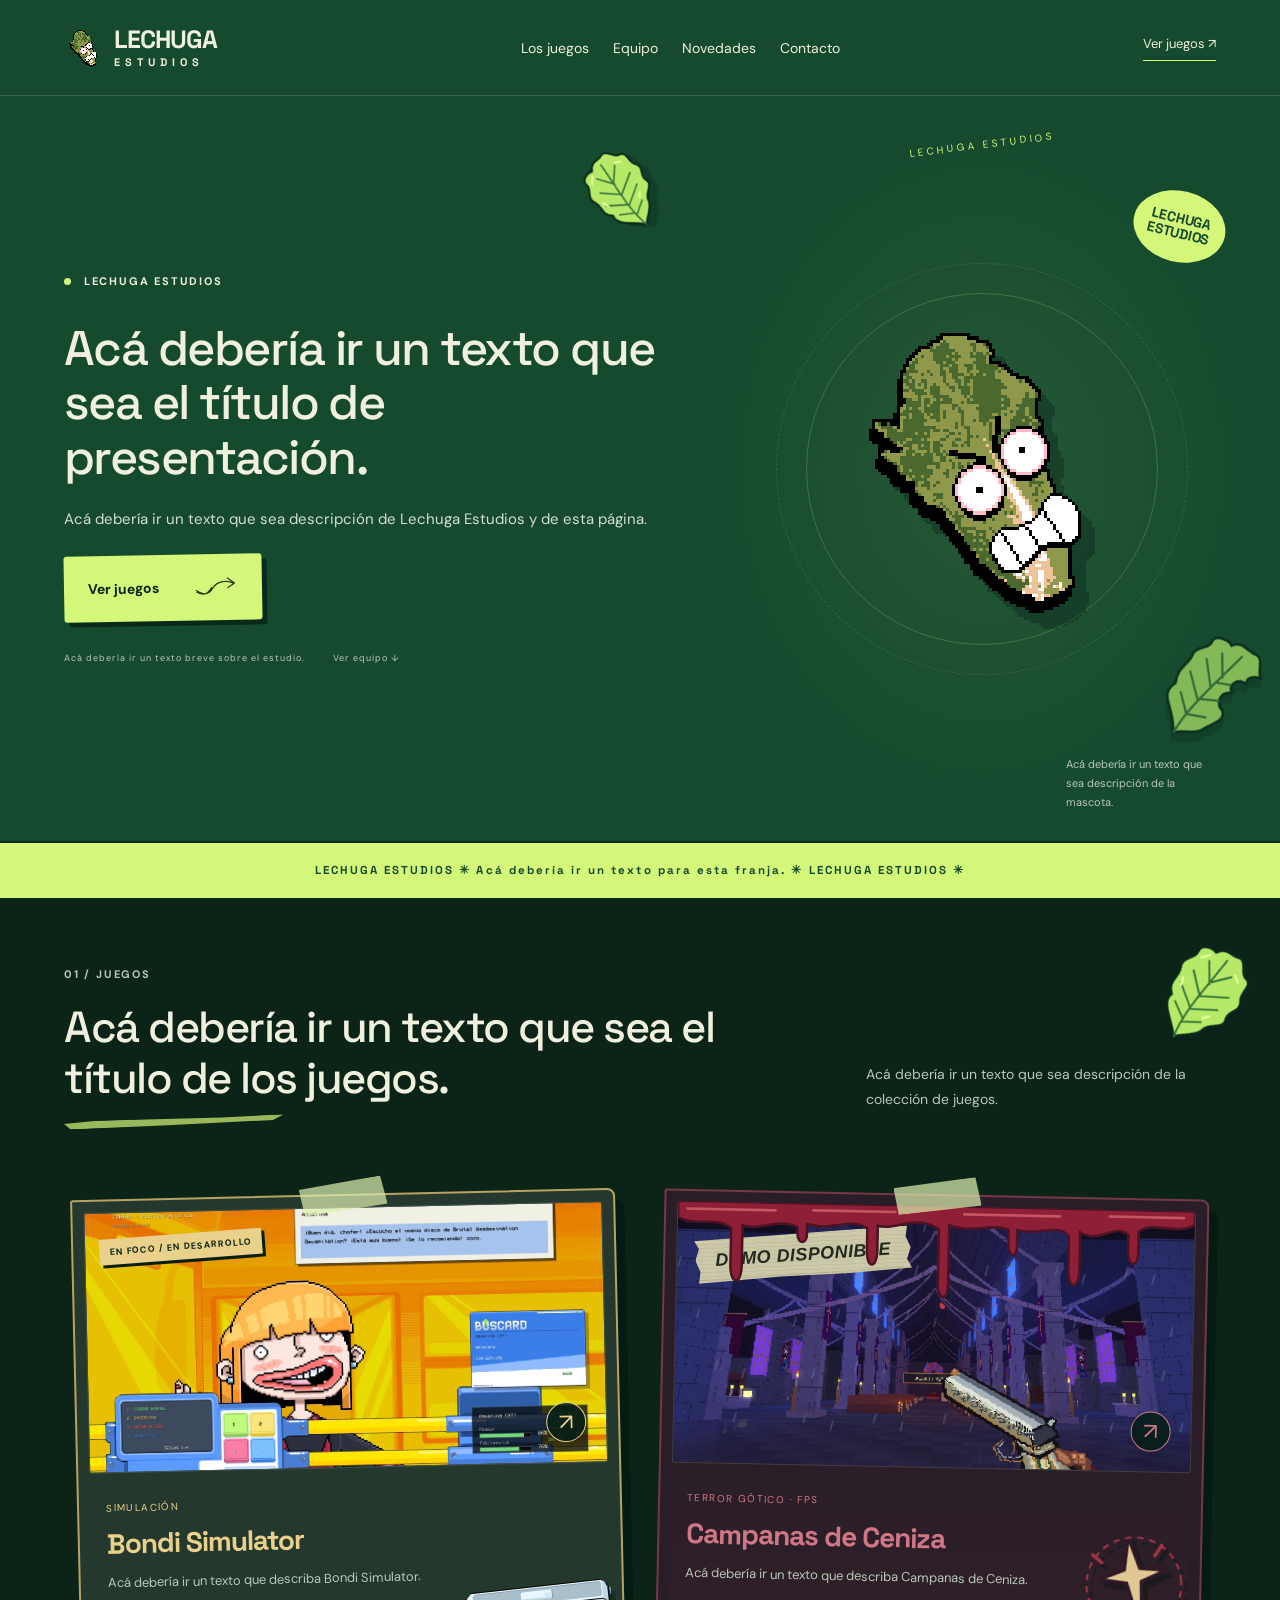
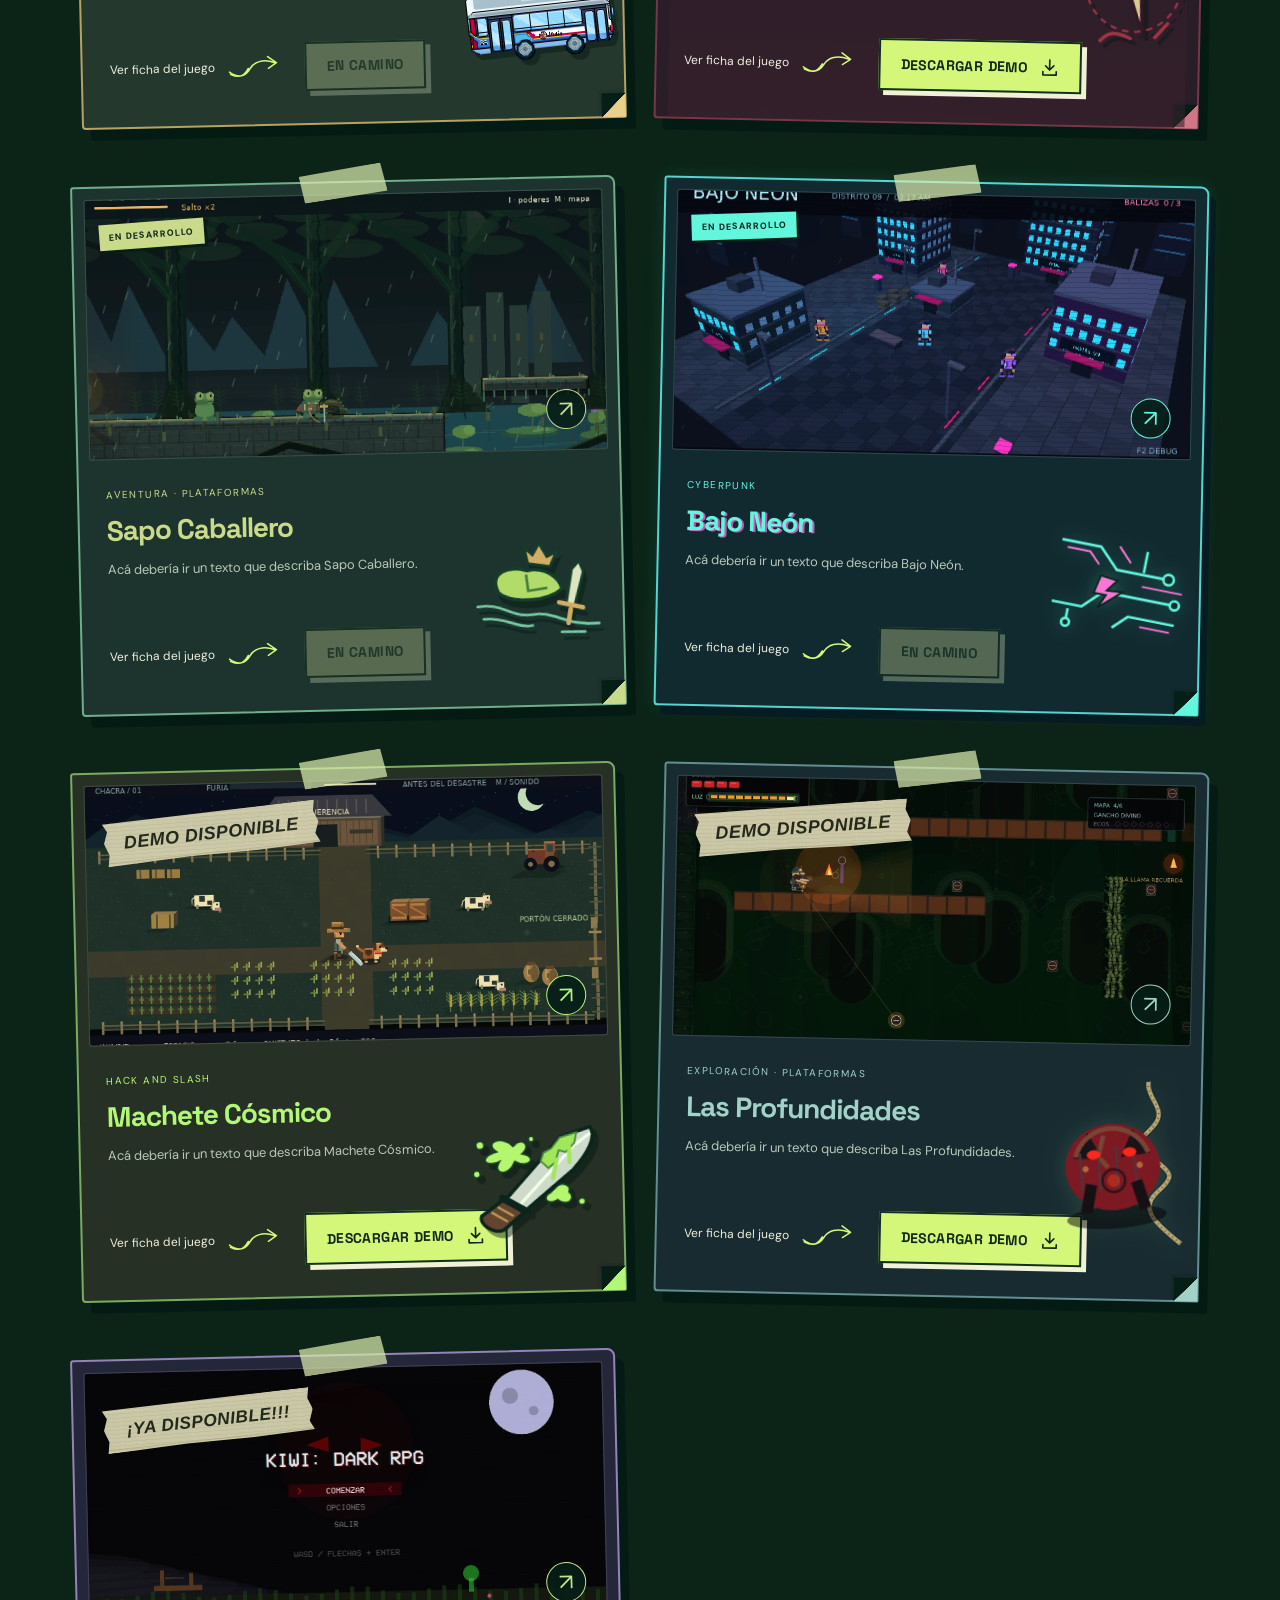
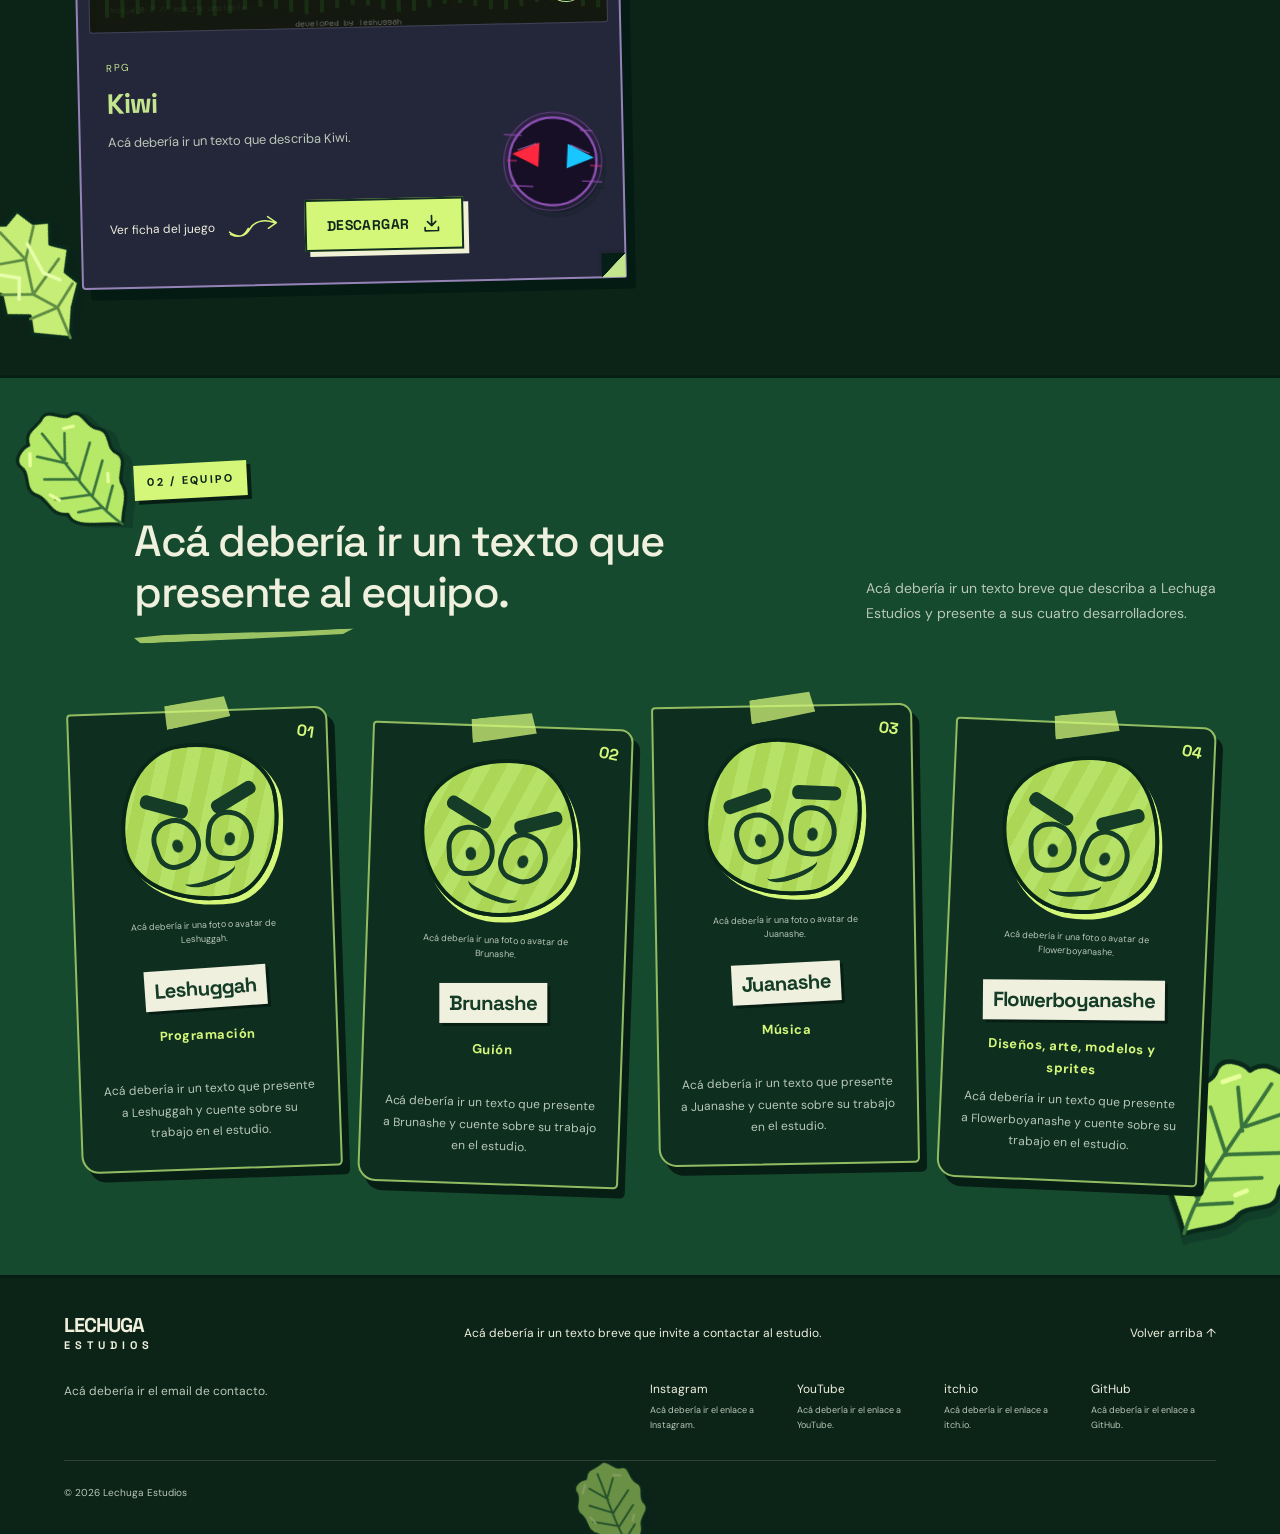
==== commit 22c57ff3: "Descargar -> descargar demo" ====
--- a/index.html
+++ b/index.html
@@ -40,4 +40,4 @@
 </article></div>
 </section></main>
 <footer id="contacto" class="compact-footer leaf-scene"><img class="lettuce-leaf leaf-footer" src="assets/hojita.svg" alt="" aria-hidden="true"><div class="footer-top"><a class="brand" href="#inicio">LECHUGA<small>ESTUDIOS</small></a><p>Acá debería ir un texto breve que invite a contactar al estudio.</p><a href="#inicio">Volver arriba ↑</a></div><div class="footer-contact"><div id="email-slot"></div><div id="socials" class="footer-socials"></div></div><small>© <span id="year"></span> Lechuga Estudios</small></footer>
-<script src="games.js?v=20261021-campanas-release"></script><script src="content.js"></script><script src="app.js?v=20261021-descargas-temas"></script><script src="hover-preview.js"></script><script src="download-punk.js?v=20261021-descargas-temas"></script></body></html>
+<script src="games.js?v=20261021-campanas-release"></script><script src="content.js"></script><script src="app.js?v=20261021-descargas-temas"></script><script src="hover-preview.js"></script><script src="download-punk.js?v=20261021-demo-labels"></script></body></html>
